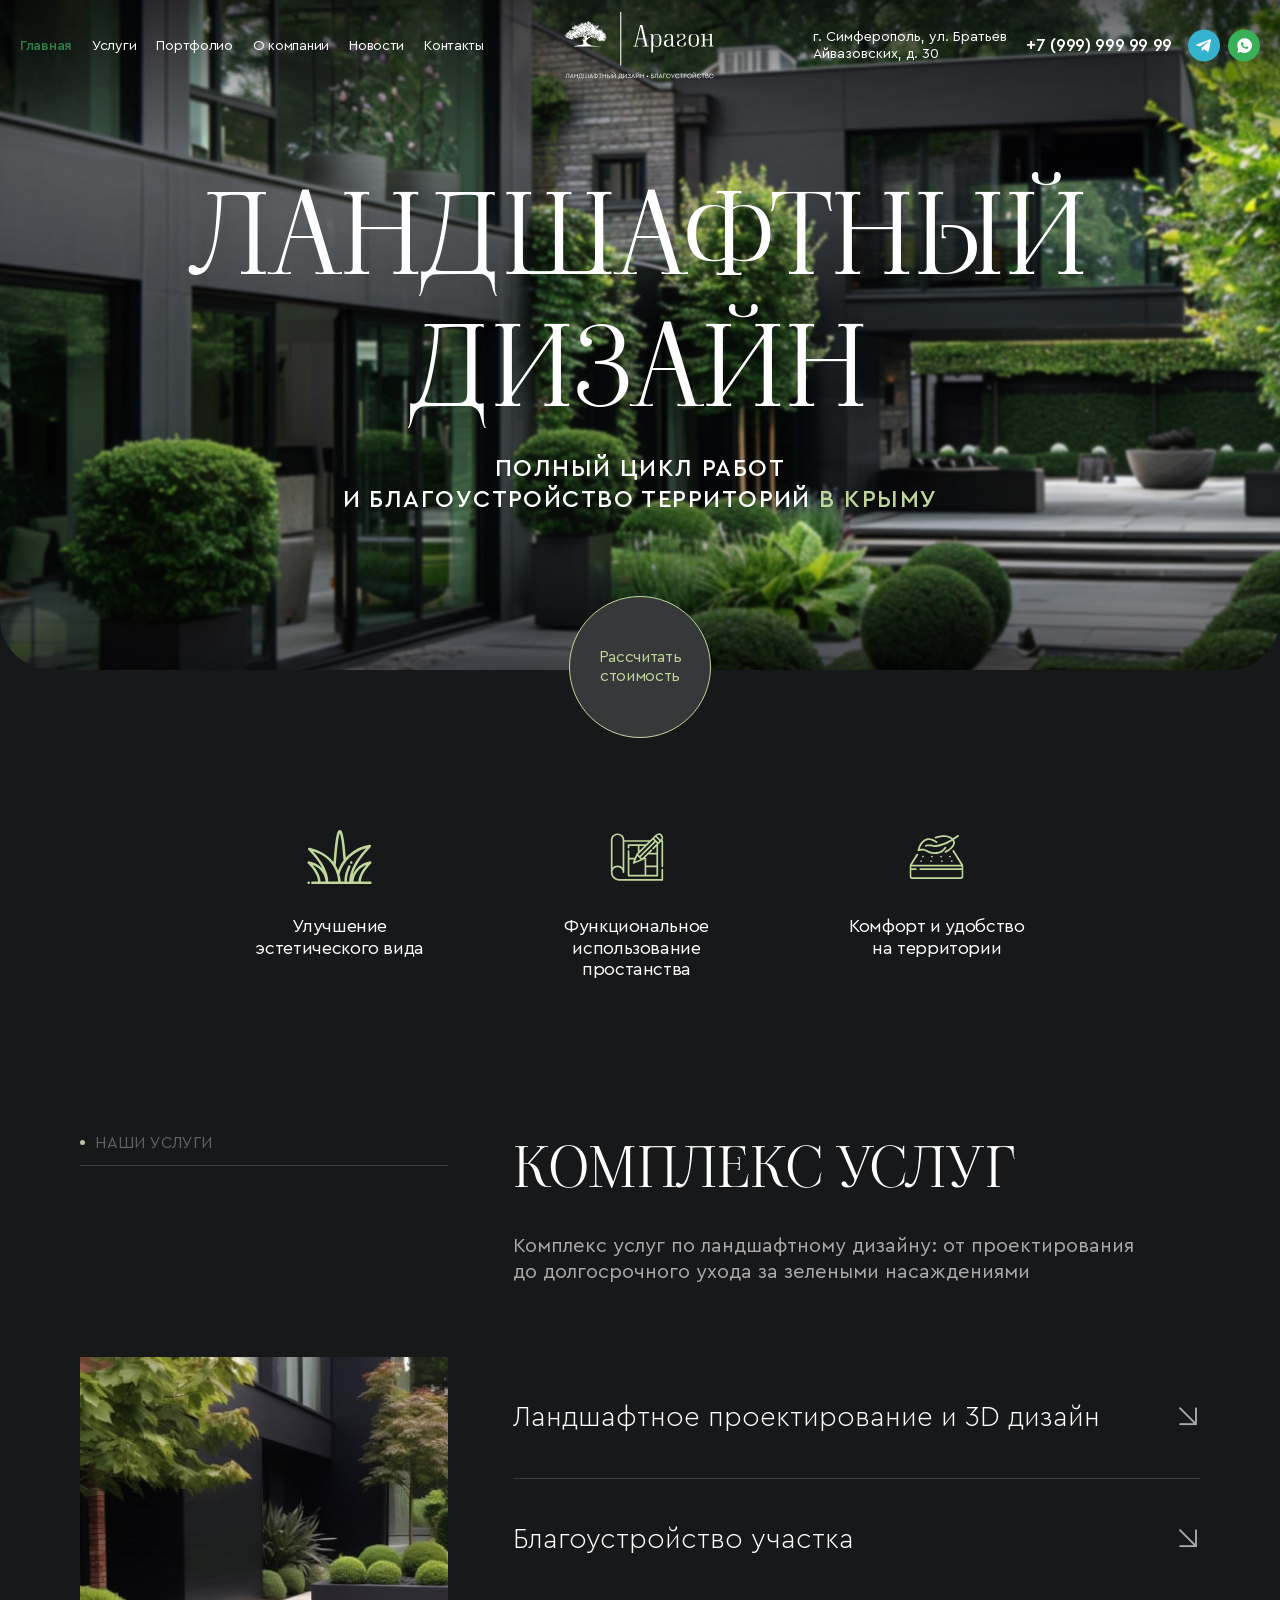
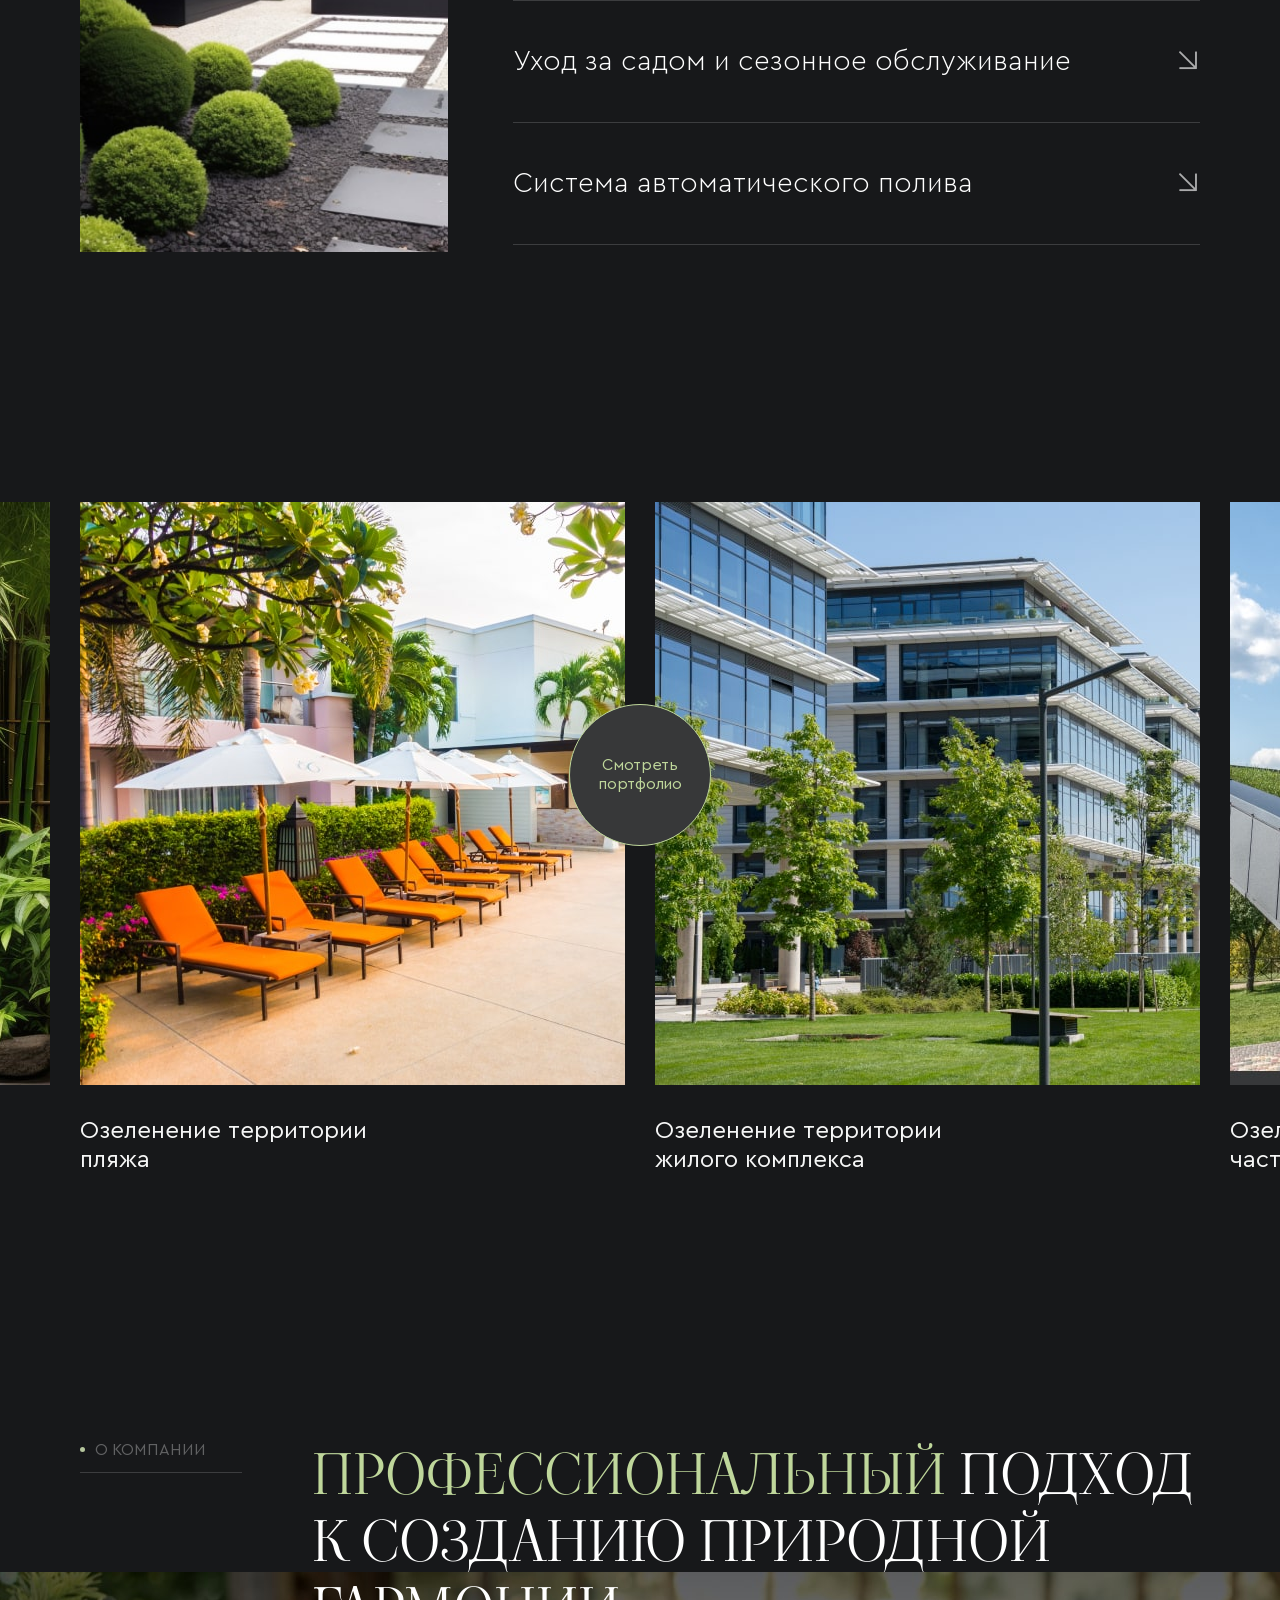
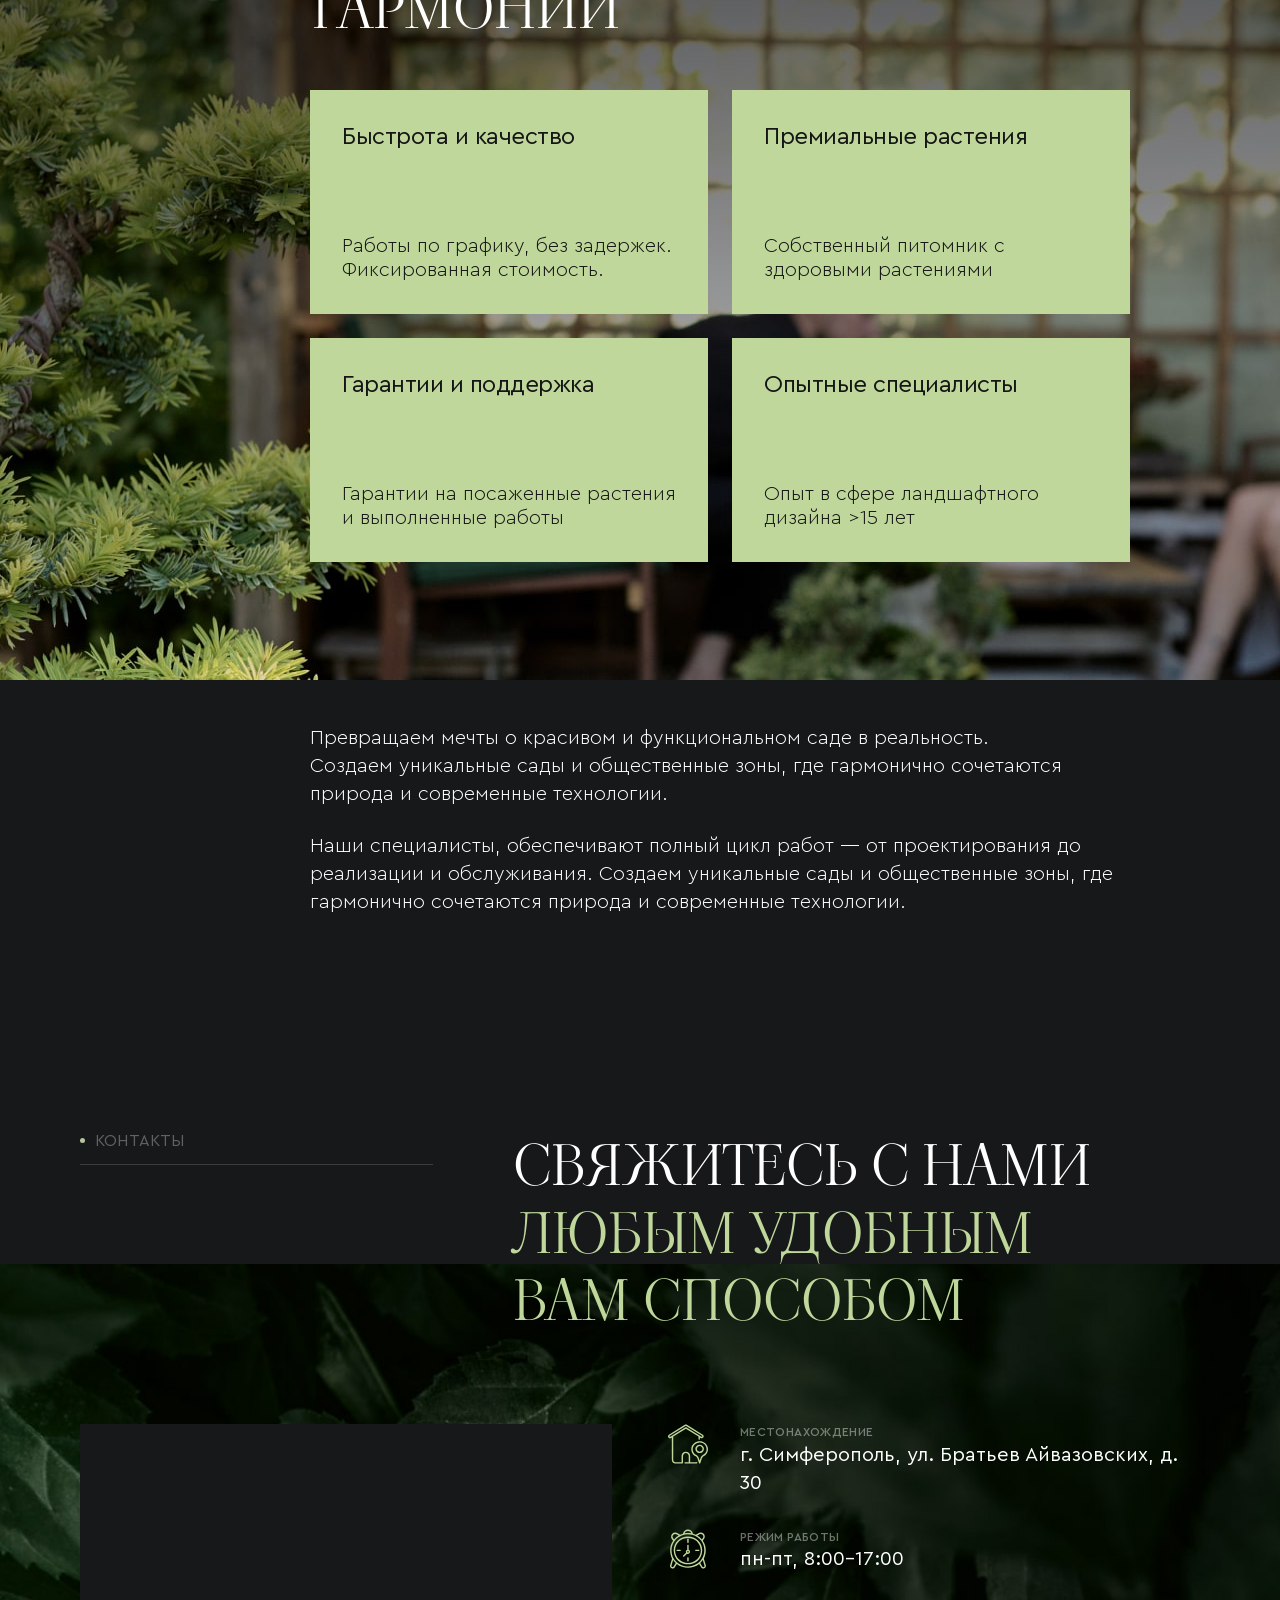
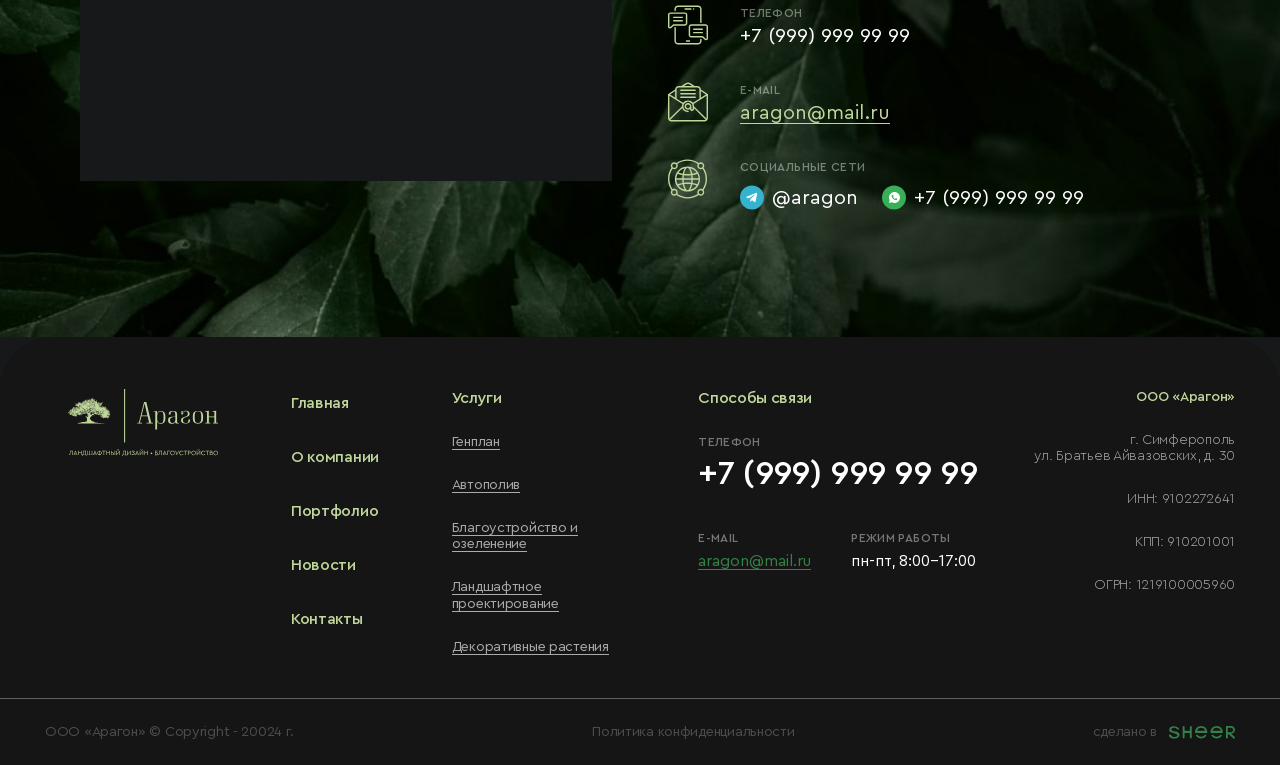
==== index.html @ 3c45d093 "Add files via upload" ====
<!DOCTYPE html>
<!--[if lt IE 7]><html lang="ru" class="lt-ie9 lt-ie8 lt-ie7"><![endif]-->
<!--[if IE 7]><html lang="ru" class="lt-ie9 lt-ie8"><![endif]-->
<!--[if IE 8]><html lang="ru" class="lt-ie9"><![endif]-->
<!--[if gt IE 8]><!-->
<html lang="ru">
<!--<![endif]-->
<head>
	<meta charset="utf-8" />
	<title>Заголовок</title>
	<meta http-equiv="X-UA-Compatible" content="IE=edge" />
	<meta name="viewport" content="width=device-width, initial-scale=1, maximum-scale=1">
	<meta name="format-detection" content="telephone=no" />
	<link rel="shortcut icon" href="favicon.png" />
	<link rel="stylesheet" href="libs/bootstrap/bootstrap-grid.css" />
	<link rel="stylesheet" href="libs/fontawesome-free-5.12.0-web/css/all.min.css" />
	<link rel="stylesheet" href="libs/fancybox-master/dist/jquery.fancybox.min.css" />
	<link rel="stylesheet" href="libs/slick-1.5.9/slick/slick.css" />
	<link rel="stylesheet" href="libs/slick-1.5.9/slick/slick-theme.css" />
	<link rel="stylesheet" href="css/fonts.css" />
	<link rel="stylesheet" href="css/main.css?ver=1.1" />
	<link rel="stylesheet" href="css/media.css?ver=1.1" />
</head>
<body>
 
	<div class="wrapper">

		<header class="header default">
			<div class="container-fluid">
				<div class="header__wrapper">
					<span class='sandwich'>
						<span class='sw-topper'></span>
						<span class='sw-bottom'></span>
						<span class='sw-footer'></span>
					</span>
					<ul class="menu">
						<li class="active"><a href="#">Главная</a></li>
						<li><a href="#">Услуги</a></li>
						<li><a href="#">Портфолио</a></li>
						<li><a href="#">О компании</a></li>
						<li><a href="#">Новости</a></li>
						<li><a href="#">Контакты</a></li>
					</ul>
					<a href="#" class="logo">
						<img src="img/logo.svg" alt="alt">
					</a>
					<div class="header__right">
						<div class="header__locataion">г. Симферополь, ул. Братьев Айвазовских, д. 30</div>
						<div class="line-contacts">
							<a href="tel:+79999999999" class="phone-main">+7 (999) 999 99 99</a>
							<ul class="socials-list">
								<li><a href="#" target="_blank"><img src="img/tg.svg" alt="alt"></a></li>
								<li><a href="#" target="_blank"><img src="img/wp.svg" alt="alt"></a></li>
							</ul>
						</div>
					</div>
					<a href="tel:+79999999999" class="phone-mobile"><i class="fas fa-phone-alt"></i></a>
				</div>
			</div>
			<div class="menu-mobile">
				<ul class="menu">
					<li class="active"><a href="#">Главная</a></li>
					<li><a href="#">Услуги</a></li>
					<li><a href="#">Портфолио</a></li>
					<li><a href="#">О компании</a></li>
					<li><a href="#">Новости</a></li>
					<li><a href="#">Контакты</a></li>
				</ul>
				<div class="header__locataion">г. Симферополь, ул. Братьев Айвазовских, д. 30</div>
				<div class="line-contacts">
					<a href="tel:+79999999999" class="phone-main">+7 (999) 999 99 99</a>
					<ul class="socials-list">
						<li><a href="#" target="_blank"><img src="img/tg.svg" alt="alt"></a></li>
						<li><a href="#" target="_blank"><img src="img/wp.svg" alt="alt"></a></li>
					</ul>
				</div>
			</div>
			<div class="menu-overlay"></div>
		</header>

		<section class="billbord">
			<div class="container">
				<h1 class="title-big">ландшафтный дизайн</h1>
				<div class="title-middle">Полный цикл работ <br>и благоустройство территорий <span>в Крыму</span></div>
			</div>
			<a href="#" class="btn-circle">Рассчитать стоимость</a>
		</section>

		<section class="advantages">
			<div class="container">
				<div class="advantages__wrap">
					<div class="item-advantage">
						<div class="item-advantage__icon">
							<img src="img/ic_avd1.svg" alt="alt">
						</div>
						<h3 class="item-advantage__title">Улучшение <br>эстетического вида</h3>
					</div>
					<div class="item-advantage">
						<div class="item-advantage__icon">
							<img src="img/ic_avd2.svg" alt="alt">
						</div>
						<h3 class="item-advantage__title">Функциональное использование простанства</h3>
					</div>
					<div class="item-advantage">
						<div class="item-advantage__icon">
							<img src="img/ic_avd3.svg" alt="alt">
						</div>
						<h3 class="item-advantage__title">Комфорт и удобство <br>на территории</h3>
					</div>
				</div>
			</div>
		</section>

		<section class="services">
			<div class="container">
				<div class="head-section">
					<div class="row">
						<div class="col-lg-4">
							<h1 class="title-section">Наши услуги</h1>
						</div>
						<div class="col-lg-8">
							<div class="head-section__content">
								<h2 class="title-main">Комплекс услуг</h2>
								<div class="descr-section">Комплекс услуг по ландшафтному дизайну: от проектирования до долгосрочного ухода за зелеными насаждениями</div>
							</div>
						</div>
					</div>
				</div>
				<div class="row">
					<div class="col-lg-4">
						<div class="services__image">
							<img src="img/services.jpg" alt="alt">
						</div>
					</div>
					<div class="col-lg-8">
						<div class="services__links">
							<a href="#" class="link-main">Ландшафтное проектирование и 3D дизайн <i class="fal fa-arrow-right"></i></a>
							<a href="#" class="link-main">Благоустройство участка <i class="fal fa-arrow-right"></i></a>
							<a href="#" class="link-main">Уход за садом и сезонное обслуживание <i class="fal fa-arrow-right"></i></a>
							<a href="#" class="link-main">Система автоматического полива  <i class="fal fa-arrow-right"></i></a>
						</div>
					</div>
				</div>
			</div>
		</section>

		<section class="portfolio">
			<div class="container">
				<div class="portfolio__wrapper">
					<div class="slider-portfolio">
						<div>
							<a href="#" class="item-portfolio">
								<span class="item-portfolio__image">
									<img src="img/portfolio1.jpg" alt="alt">
								</span>
								<span class="item-portfolio__title">Озеленение территории <br>пляжа</span>
							</a>
						</div>
						<div>
							<a href="#" class="item-portfolio">
								<span class="item-portfolio__image">
									<img src="img/portfolio2.jpg" alt="alt">
								</span>
								<span class="item-portfolio__title">Озеленение территории <br>жилого комплекса</span>
							</a>
						</div>
						<div>
							<a href="#" class="item-portfolio">
								<span class="item-portfolio__image">
									<img src="img/portfolio3.jpg" alt="alt">
								</span>
								<span class="item-portfolio__title">Озеленение кровли <br>частного объекта</span>
							</a>
						</div>
						<div>
							<a href="#" class="item-portfolio">
								<span class="item-portfolio__image">
									<img src="img/portfolio4.jpg" alt="alt">
								</span>
								<span class="item-portfolio__title">Живая изгородь <br>из бамбука на территории отеля</span>
							</a>
						</div>
						<div>
							<a href="#" class="item-portfolio">
								<span class="item-portfolio__image">
									<img src="img/portfolio1.jpg" alt="alt">
								</span>
								<span class="item-portfolio__title">Озеленение территории <br>пляжа</span>
							</a>
						</div>
						<div>
							<a href="#" class="item-portfolio">
								<span class="item-portfolio__image">
									<img src="img/portfolio2.jpg" alt="alt">
								</span>
								<span class="item-portfolio__title">Озеленение территории <br>жилого комплекса</span>
							</a>
						</div>
						<div>
							<a href="#" class="item-portfolio">
								<span class="item-portfolio__image">
									<img src="img/portfolio3.jpg" alt="alt">
								</span>
								<span class="item-portfolio__title">Озеленение кровли <br>частного объекта</span>
							</a>
						</div>
						<div>
							<a href="#" class="item-portfolio">
								<span class="item-portfolio__image">
									<img src="img/portfolio4.jpg" alt="alt">
								</span>
								<span class="item-portfolio__title">Живая изгородь <br>из бамбука на территории отеля</span>
							</a>
						</div>
					</div>
					<a href="#" class="btn-circle">Смотреть портфолио</a>
				</div>
			</div>
		</section>

		<section class="about">
			<div class="container">
				<div class="head-section">
					<div class="row">
						<div class="col-lg-2">
							<h1 class="title-section">О компании</h1>
						</div>
						<div class="col-lg-10">
							<div class="head-section__content">
								<h2 class="title-main"><span>профессиональный</span> подход к созданию природной гармонии</h2>
							</div>
						</div>
					</div>
				</div>
			</div>
			<div class="about__main">
				<div class="container">
					<div class="about__content">
						<div class="row row_main">
							<div class="col-6">
								<div class="item-about">
									<div class="title-middle">Быстрота и качество</div>
									<p>Работы по графику, без задержек. Фиксированная стоимость.</p>
								</div>
							</div>
							<div class="col-6">
								<div class="item-about">
									<div class="title-middle">Премиальные растения</div>
									<p>Собственный питомник с здоровыми растениями</p>
								</div>
							</div>
							<div class="col-6">
								<div class="item-about">
									<div class="title-middle">Гарантии и поддержка</div>
									<p>Гарантии на посаженные растения и выполненные работы</p>
								</div>
							</div>
							<div class="col-6">
								<div class="item-about">
									<div class="title-middle">Опытные специалисты</div>
									<p>Опыт в сфере ландшафтного дизайна >15 лет</p>
								</div>
							</div>
						</div>
					</div>
				</div>
			</div>
			<div class="container">
				<div class="about__content">
					<div class="about__text">
						<p>Превращаем мечты о красивом и функциональном саде в реальность. <br>Создаем уникальные сады и общественные зоны, где гармонично сочетаются  природа и современные технологии.</p>
						<p>Наши специалисты, обеспечивают полный цикл работ — от проектирования до реализации и обслуживания. Создаем уникальные сады и общественные зоны, где гармонично сочетаются природа и современные технологии.</p>
					</div>
				</div>
			</div>
		</section>

		<section class="contacts">
			<div class="container">
				<div class="head-section">
					<div class="row">
						<div class="col-lg-4">
							<h1 class="title-section">контакты</h1>
						</div>
						<div class="col-lg-8">
							<div class="head-section__content">
								<h2 class="title-main">Свяжитесь с нами <span>любым удобным вам способом</span></h2>
							</div>
						</div>
					</div>
				</div>
			</div>
			<div class="contacts__block">
				<div class="container">
					<div class="row row_contacts">
						<div class="col-lg-6">
							<div id="map"></div>
						</div>
						<div class="col-lg-6">
							<div class="item-contact">
								<div class="item-contact__icon">
									<img src="img/ic_cont1.svg" alt="alt">
								</div>
								<div class="item-contact__content">
									<div class="item-contact__title">местонахождение</div>
									<p>г. Симферополь, ул. Братьев Айвазовских, д. 30</p>
								</div>
							</div>
							<div class="item-contact">
								<div class="item-contact__icon">
									<img src="img/ic_cont2.svg" alt="alt">
								</div>
								<div class="item-contact__content">
									<div class="item-contact__title">Режим работы</div>
									<p>пн-пт, 8:00-17:00</p>
								</div>
							</div>
							<div class="item-contact">
								<div class="item-contact__icon">
									<img src="img/ic_cont3.svg" alt="alt">
								</div>
								<div class="item-contact__content">
									<div class="item-contact__title">телефон</div>
									<p><a href="tel:+79999999999">+7 (999) 999 99 99</a></p>
								</div>
							</div>
							<div class="item-contact">
								<div class="item-contact__icon">
									<img src="img/ic_cont4.svg" alt="alt">
								</div>
								<div class="item-contact__content">
									<div class="item-contact__title">e-mail</div>
									<p><a href="mailto:aragon@mail.ru" class="item-contact__link">aragon@mail.ru</a></p>
								</div>
							</div>
							<div class="item-contact">
								<div class="item-contact__icon">
									<img src="img/ic_cont5.svg" alt="alt">
								</div>
								<div class="item-contact__content">
									<div class="item-contact__title">социальные сети</div>
									<div class="item-contact__line">
										<a href="#" class="item-contact__social" target="_blank"><img src="img/tg.svg" alt="alt">@aragon</a>
										<a href="#" class="item-contact__social" target="_blank"><img src="img/wp.svg" alt="alt">+7 (999) 999 99 99</a>
									</div>
								</div>
							</div>
						</div>
					</div>
				</div>
			</div>
		</section>

		<footer class="footer">
			<div class="container-fluid">
				<div class="row">
					<div class="col-lg-2">
						<div class="footer__logo">
							<a href="#" class="logo">
								<img src="img/logo2.svg" alt="alt">
							</a>
						</div>
					</div>
					<div class="col-lg-2 col-6">
						<div class="col-menu">
							<ul class="footer__menu">
								<li><a href="#">Главная</a></li>
								<li><a href="#">О компании</a></li>
								<li><a href="#">Портфолио</a></li>
								<li><a href="#">Новости</a></li>
								<li><a href="#">Контакты</a></li>
							</ul>
						</div>
					</div>
					<div class="col-lg-2 col-6">
						<div class="col-nav">
							<div class="footer__title">Услуги</div>
							<ul class="footer__nav">
								<li><a href="#">Генплан</a></li>
								<li><a href="#">Автополив</a></li>
								<li><a href="#">Благоустройство и озеленение</a></li>
								<li><a href="#">Ландшафтное проектирование</a></li>
								<li><a href="#">Декоративные растения</a></li>
							</ul>
						</div>
					</div>
					<div class="col-lg-4 col-6">
						<div class="footer__feedback">
							<div class="footer__title">Способы связи</div>
							<div class="footer__subtitle">телефон</div>
							<a href="tel:+79999999999" class="phone-main">+7 (999) 999 99 99</a>
							<div class="row">
								<div class="col-lg-6">
									<div class="footer__subtitle">e-mail</div>
									<a href="mailto:aragon@mail.ru" class="footer__mail">aragon@mail.ru</a>
								</div>
								<div class="col-lg-6">
									<div class="footer__subtitle">Режим работы</div>
									<p>пн-пт, 8:00-17:00</p>
								</div>
							</div>
						</div>
					</div>
					<div class="col-lg-2 col-6">
						<div class="footer-contacts-wrap">
							<div class="footer__contacts">
								<div class="footer__title">ООО «Арагон»</div>
								<p>г. Симферополь <br>ул. Братьев Айвазовских, д. 30</p>
								<p>ИНН: 9102272641</p>
								<p>КПП: 910201001</p>
								<p>ОГРН: 1219100005960</p>
							</div>
						</div>
					</div>
				</div>
			</div>
			<div class="footer-bottom">
				<div class="container-fluid">
					<div class="footer-bottom__wrapper">
						<div class="copyright">ООО «Арагон» © Copyright - 20024 г.</div>
						<a href="#">Политика конфиденциальности</a>
						<div class="create">сделано в <a href="#"><img src="img/sheer.svg" alt="alt"></a></div>
					</div>
				</div>
			</div>
		</footer>
		
	</div>

	<!--[if lt IE 9]>
	<script src="libs/html5shiv/es5-shim.min.js"></script>
	<script src="libs/html5shiv/html5shiv.min.js"></script>
	<script src="libs/html5shiv/html5shiv-printshiv.min.js"></script>
	<script src="libs/respond/respond.min.js"></script>
	<![endif]-->
	<script src="libs/jquery/jquery-3.6.0.min.js"></script>
	<script src="libs/jquery-mousewheel/jquery.mousewheel.min.js"></script>
	<script src="libs/fancybox-master/dist/jquery.fancybox.min.js"></script>
	<script src="libs/slick-1.5.9/slick/slick.min.js"></script>
	<script src="libs/scroll2id/PageScroll2id.min.js"></script>
	<script src="libs/mask/jquery.maskedinput.js"></script>
	<script src="libs/jQueryFormStyler-master/jquery.formstyler.min.js"></script>
	<script src="js/common.js?ver=1.1"></script>
	<script src="https://api-maps.yandex.ru/2.1/?lang=ru_RU"></script>
	<script>
		$(document).ready(function () {
			ymaps.ready(init);
			function init() {
				var myMap = new ymaps.Map('map', {
					center: [44.985767, 34.139269],
					zoom: 14,
					controls: [],
				}, {
					searchControlProvider: 'yandex#search'
				});
				
				myPlacemark = new ymaps.Placemark([44.985767, 34.139269], {
				}, {
					iconLayout: 'default#image',
					iconImageHref: 'img/pin.svg',
					hideIconOnBalloonOpen: false,
					iconImageSize: [71, 71],
					iconImageOffset: [-35, -71],
					balloonOffset: [0, -71]
				});

				myMap.controls.remove('searchControl');
				myMap.behaviors.disable('scrollZoom');
				myMap.geoObjects.add(myPlacemark);
			}
		});
	</script>
	<!-- Yandex.Metrika counter --><!-- /Yandex.Metrika counter -->
	<!-- Google Analytics counter --><!-- /Google Analytics counter -->
</body>
</html>
---- css/fonts.css ----
@font-face {
	font-family: 'Cera Pro';
	src: url('../fonts/CeraPro-Regular.eot');
	src: url('../fonts/CeraPro-Regular.eot?#iefix') format('embedded-opentype'),
		url('../fonts/CeraPro-Regular.woff') format('woff'),
		url('../fonts/CeraPro-Regular.ttf') format('truetype');
	font-weight: normal;
	font-style: normal;
}
@font-face {
	font-family: 'Cera Pro';
	src: url('../fonts/CeraPro-Light.eot');
	src: url('../fonts/CeraPro-Light.eot?#iefix') format('embedded-opentype'),
		url('../fonts/CeraPro-Light.woff') format('woff'),
		url('../fonts/CeraPro-Light.ttf') format('truetype');
	font-weight: 300;
	font-style: normal;
}

@font-face {
	font-family: 'Cera Pro';
	src: url('../fonts/CeraPro-Medium.eot');
	src: url('../fonts/CeraPro-Medium.eot?#iefix') format('embedded-opentype'),
		url('../fonts/CeraPro-Medium.woff') format('woff'),
		url('../fonts/CeraPro-Medium.ttf') format('truetype');
	font-weight: 500;
	font-style: normal;
}
@font-face {
	font-family: 'Cera Pro';
	src: url('../fonts/CeraPro-Bold.eot');
	src: url('../fonts/CeraPro-Bold.eot?#iefix') format('embedded-opentype'),
		url('../fonts/CeraPro-Bold.woff') format('woff'),
		url('../fonts/CeraPro-Bold.ttf') format('truetype');
	font-weight: 700;
	font-style: normal;
}
@font-face {
	font-family: 'Cera Pro';
	src: url('../fonts/CeraPro-Black.eot');
	src: url('../fonts/CeraPro-Black.eot?#iefix') format('embedded-opentype'),
		url('../fonts/CeraPro-Black.woff') format('woff'),
		url('../fonts/CeraPro-Black.ttf') format('truetype');
	font-weight: 900;
	font-style: normal;
}
@font-face {
	font-family: "ViaodaLibre";
	src: url("../fonts/ViaodaLibreRegular.eot");
	src: url("../fonts/ViaodaLibreRegular.eot?#iefix")format("embedded-opentype"),
		url("../fonts/ViaodaLibreRegular.woff") format("woff"),
		url("../fonts/ViaodaLibreRegular.ttf") format("truetype");
	font-style: normal;
	font-weight: normal;
	font-display: swap;
}
---- css/main.css ----
*::-webkit-input-placeholder {
	color: #666;
	opacity: 1;
}
*:-moz-placeholder {
	color: #666;
	opacity: 1;
}
*::-moz-placeholder {
	color: #666;
	opacity: 1;
}
*:-ms-input-placeholder {
	color: #666;
	opacity: 1;
}

body input:focus:required:invalid,
body textarea:focus:required:invalid {
	
}
body input:required:valid,
body textarea:required:valid { 
	
}
body {
	font-family: 'Cera Pro';
	font-size: 20px;
	line-height: 140%;
	color: #fff;
	overflow-x: hidden;
	margin: 0;
	background-color: #17181A;
}
button {
	cursor: pointer;
}
button, input, optgroup, select, textarea {
	font-family: inherit;
}
input {
-webkit-appearance: none;
-moz-appearance: none;
appearance: none;
}
button,
textarea,
input.text,
input[type="text"],
input[type="button"],
input[type="submit"] {
  -webkit-appearance: none;
}
*:link, 
*:visited, 
*:hover, 
*:focus,
*:active {
	outline: 0;
	-webkit-tap-highlight-color: transparent;
}
a, button, input, img {
	transition: all 0.3s;
}
h1,h2,h3,h4,h5,h6 {
	padding: 0;
	margin: 0;
	font-weight: normal;
}
.wrapper {
	overflow: hidden;
}
a {
	text-decoration: none;
	outline: none;
}
* {
	outline: none !important;
}
ul {
	padding: 0;
	margin: 0;
}
ul li {
	list-style-type: none;
	outline: none;
}
img {
	outline: none;
	display: block;
}
p {
	padding: 0;
	margin: 0;
}
form {
	margin: 0;
}

.header {
	padding: 12px 0;
	position: fixed;
	top: 0;
	left: 0;
	width: 100%;
	transition: all 0.3s;
	z-index: 800;
}
.header.fixed {
	background-color: rgba(23, 24, 26, 0.8);
}
.header__wrapper {
	display: flex;
	align-items: center;
	justify-content: space-between;
}
.menu {
	gap: 34px;
	letter-spacing: -0.02em;
	display: flex;
	align-items: center;
}
.menu a {
	color: #fff;
}
.menu a:hover,
.menu .active a {
	color: #337e46;
}
.menu .active a {
	font-weight: 500;
}
.logo img {
	width: 225px;
	height: auto;
}
.header .logo {
	margin-left: -100px;
}
.header__locataion {
	font-size: 18px;
	max-width: 250px;
	line-height: 120%;
}
.line-contacts {
	gap: 16px;
	display: flex;
	align-items: center;
}
.phone-main {
	font-size: 24px;
	line-height: 120%;
	letter-spacing: -0.02em;
	color: #fff;
	font-weight: 500;
}
.phone-main:hover {
	color: #bfd79b;
}
.socials-list {
	gap: 8px;
	display: flex;
	align-items: center;
}
.socials-list img {
	width: 32px;
	height: auto;
}
.socials-list a:hover img {
	opacity: 0.7;
}
.container-fluid {
	padding: 0 52px;
	max-width: 1920px;
}
.header__right {
	gap: 32px;
	display: flex;
	align-items: center;
}

.billbord {
	min-height: 862px;
	padding-top: 264px;
	border-radius: 0 0 52px 52px;
	background-image: url(../img/billbord.jpg);
	background-repeat: no-repeat;
	background-position: center;
	background-size: cover;
	position: relative;
}
.title-big {
	font-size: 142px;
	margin-bottom: 27px;
	line-height: 120%;
	text-transform: uppercase;
	text-align: center;
	font-family: "ViaodaLibre";
}
.title-middle {
	font-size: 28px;
	line-height: 130%;
	letter-spacing: 0.06em;
	font-weight: 500;
	text-transform: uppercase;
}
.title-middle span {
	color: #bfd79b;
}
.billbord .title-middle {
	text-align: center;
}
.btn-circle {
	width: 142px;
	height: 142px;
	padding: 30px;
	bottom: -68px;
	font-size: 16px;
	line-height: 120%;
	left: 0;
	right: 0;
	margin: 0 auto;
	letter-spacing: -0.02em;
	text-align: center;
	color: #bfd79b;
	border-radius: 50%;
	display: flex;
	align-items: center;
	justify-content: center;
	border: 1.50px solid #bfd79b;
	background: #373839;
	display: flex;
	align-items: center;
	justify-content: center;
	text-align: center;
	position: absolute;
}
.btn-circle:hover {
	background: #454749;
}

.advantages {
	padding-top: 160px;
	padding-bottom: 153px;	
}
.advantages__wrap {
	gap: 96px;
	display: flex;
	align-items: flex-start;
	justify-content: center;
	flex-wrap: wrap;
}
.item-advantage {
	max-width: 233px;
	text-align: center;
}
.item-advantage__title {
	font-size: 18px;
	line-height: 120%;
	letter-spacing: -0.02em;
}
.item-advantage__icon {
	height: 54px;
	margin-bottom: 32px;
	display: flex;
	align-items: center;
	justify-content: center;
}
.item-advantage__icon img {
	max-width: 100%;
	max-height: 100%;
}

.services {
	padding-bottom: 250px;
}
.title-section {
	font-size: 16px;
	padding-bottom: 12px;
	padding-left: 15px;
	border-bottom: 1px solid rgba(255, 255, 255, 0.16);
	line-height: 120%;
	text-transform: uppercase;
	color: rgba(255, 255, 255, 0.32);
	position: relative;
}
.title-section::before {
	position: absolute;
	display: block;
	content: " ";
	top: 6px;
	left: 0;
	width: 5px;
	height: 5px;
	border-radius: 50%;
	background: #b5c59d;
}
.title-main {
	font-size: 56px;
	line-height: 120%;
	text-transform: uppercase;
	font-family: "ViaodaLibre";
}
.title-main span {
	color: #bfd79b;
}
.descr-section {
	margin-top: 32px;
	line-height: 130%;
	color: rgba(255, 255, 255, 0.64);
}
.services .descr-section {
	max-width: 630px;
}
.row.row_page > div {
	padding: 0 43px;
}
.row.row_page {
	margin: 0 -43px;
}
.services__image img {
	width: 100%;
	height: auto;
}
.services .head-section {
	margin-bottom: 72px;
}
.link-main {
	height: 122px;
	font-size: 28px;
	line-height: 120%;
	font-weight: 300;
	border-bottom: 1px solid rgba(255, 255, 255, 0.16);
	color: #fff;
	display: flex;
	align-items: center;
	justify-content: space-between;
	transition: all 0.3s;
}
.link-main i {
	transform: rotate(45deg);
	color: rgba(255, 255, 255, 0.64);
	transition: all 0.3s;
}
.link-main:hover {
	color: #50b02b;
	-webkit-text-stroke: 1px #50b02b;
}
.link-main:hover i {
	color: #50b02b;
	-webkit-text-stroke: initial;
}
.services .title-section,
.services__image {
	margin-right: -15px;
}
.services__links,
.head-section__content {
	padding-left: 50px;
}

.portfolio {
	padding-bottom: 266px;
}
.slider-portfolio .slick-track {
	display: flex !important;
}
.slider-portfolio .slick-slide {
	padding: 0 15px;
	height: inherit !important;
}
.slider-portfolio .slick-list {
	margin: 0 -15px;
}
.slider-portfolio:not(.slick-initialized) > *:not(:first-child) {
	display: none;
}
.slider-portfolio .slick-list {
	overflow: visible;
}
.item-portfolio {
	display: block;
}
.item-portfolio__image {
	height: 583px;
	margin-bottom: 32px;
	width: 100%;
	display: block;
}
.item-portfolio__image img {
	width: 100%;
    height: 100%;
    object-fit: cover;
    font-family: 'object-fit: cover;';
}
.item-portfolio__title {
	font-size: 24px;
	line-height: 120%;
	color: rgba(255, 255, 255, 0.96);
	display: block;
}
.portfolio__wrapper {
	position: relative;
}
.portfolio .btn-circle {
	top: 202px;
	bottom: auto;
	margin: auto;
	z-index: 2;
}

.about {
	padding-bottom: 216px;
}
.about .head-section__content {
	padding-left: 40px;
}
.about .head-section {
	margin-bottom: -70px;
}
.about__main {
	padding: 118px 0;
	background-image: url(../img/bg_about.jpg);
	background-repeat: no-repeat;
	background-position: center;
	background-size: cover;
}
.item-about {
	min-height: 224px;
	padding: 32px;
	height: 100%;
	line-height: 120%;
	font-weight: 300;
	color: #151515;
	background: #bfd79b;
	display: flex;
	flex-direction: column;
	align-items: flex-start;
}
.item-about .title-middle {
	margin-bottom: auto;
	text-transform: none;
	letter-spacing: -0.02em;
	font-weight: 400;
}
.row.row_main > div {
	padding: 0 12px;
	margin-bottom: 24px;
}
.row.row_main {
	margin: 0 -12px;
	margin-bottom: -24px;
}
.about__content {
	max-width: 820px;
	left: 80px;
	margin: 0 auto;
	position: relative;
}
.about__text {
	padding-top: 44px;
	font-weight: 300;
}
.about__text p {
	margin-bottom: 24px;
}
.about__text p:last-child {
	margin-bottom: 0;
}

.contacts__block {
	padding-top: 160px;
	padding-bottom: 93px;
	background-image: url(../img/bg_contacts.jpg);
	background-repeat: no-repeat;
	background-position: center;
	background-size: cover;
}
.contacts .head-section {
	margin-bottom: -70px;
}
.contacts .title-main {
	max-width: 600px;
}
#map {
	height: 357px;
	width: 100%;
	background: #17181a;
}
.item-contact {
	margin-bottom: 32px;
	gap: 32px;
	display: flex;
	align-items: flex-start;
}
.item-contact__icon {
	width: 40px;
	height: 40px;
	display: flex;
	align-items: center;
	justify-content: center;
	flex: none;
}
.item-contact__icon img {
	max-width: 100%;
	max-height: 100%;
}
.item-contact__title {
	font-size: 12px;
	line-height: 140%;
	letter-spacing: 0.03em;
	text-transform: uppercase;
	color: rgba(255, 255, 255, 0.42);
	font-weight: 500;
}
.item-contact__line {
	margin-top: 8px;
	gap: 24px;
	display: flex;
	align-items: center;
	flex-wrap: wrap;
}
.item-contact__social {
	gap: 8px;
	display: flex;
	align-items: center;
}
.item-contact__social img {
	width: 24px;
}
.item-contact a {
	color: #fff;
}
a.item-contact__link {
	color: #bfd79b;
	border-bottom: 1px #bfd79b solid;
}
a.item-contact__link:hover {
	border-color: transparent;
}
.row.row_contacts > div {
	padding: 0 28px;
}
.row.row_contacts {
	margin: 0 -28px;
}
[class*="ymaps-2"][class*="-ground-pane"] {
    -webkit-filter: grayscale(100%) brightness(75%) contrast(200%) hue-rotate(200deg) invert(90%);
    filter: grayscale(100%) brightness(75%) contrast(200%) hue-rotate(200deg) invert(90%);
    -moz-filter: grayscale(100%) brightness(75%) contrast(200%) hue-rotate(200deg) invert(90%);
    -ms-filter: grayscale(100%) brightness(75%) contrast(200%) hue-rotate(200deg) invert(90%);
    -o-filter: grayscale(100%) brightness(75%) contrast(200%) hue-rotate(200deg) invert(90%);
}
.ymaps-2-1-79-copyrights-pane {
	display: none;
}

.footer {
	padding-top: 52px;
	border-radius: 52px 52px 0 0;
	background: #151515;
}
.footer__title {
	margin-bottom: 32px;
	line-height: 120%;
	letter-spacing: -0.02em;
	color: #bfd79b;
	font-weight: 500;
}
.footer__title,
.footer__contacts p,
.footer__menu li,
.footer__nav li {
	margin-bottom: 32px;
}
.footer__menu,
.footer__nav {
	letter-spacing: -0.02em;
}
.footer__contacts p:last-child,
.footer__menu li:last-child,
.footer__nav li:last-child {
	margin-bottom: 0;
}
.footer__nav li a {
	color: rgba(255, 255, 255, 0.64);
	border-bottom: 1px rgba(255, 255, 255, 0.64) solid;
}
.footer__nav li a:hover {
	border-color: #fff;
	color: #fff;
}
.footer__nav {
	font-size: 18px;
	line-height: 120%;
}
.footer__menu a {
	color: #bfd79b;
	font-weight: 500;
}
.footer__menu a:hover {
	color: #fff;
}
.footer-contacts-wrap {
	display: flex;
	justify-content: flex-end;
}
.footer__contacts {
	font-size: 18px;
	margin-right: 20px;
	width: 252px;
	line-height: 120%;
	flex: none;
	letter-spacing: -0.02em;
	text-align: right;
	color: rgba(255, 255, 255, 0.64);
	font-weight: 300;
}
.footer__subtitle {
	font-size: 12px;
	line-height: 140%;
	letter-spacing: 0.03em;
	text-transform: uppercase;
	color: rgba(255, 255, 255, 0.42);
	font-weight: 500;
}
.footer .phone-main {
	font-size: 42px;
	line-height: 140%;
}
.footer__mail {
	color: #338147;
	border-bottom: 1px #338147 solid;
}
.footer__feedback {
	max-width: 352px;
	margin: 0 auto;
}
.footer__feedback .row > div {
	margin-top: 32px;
}
.footer .container-fluid {
	padding: 0 104px;
}
.footer-bottom {
	padding: 32px 0;
	margin-top: 52px;
	font-size: 18px;
	line-height: 120%;
	letter-spacing: -0.02em;
	color: rgba(255, 255, 255, 0.24);
	border-top: 1px solid rgba(255, 255, 255, 0.32);
}
.footer-bottom__wrapper {
	display: flex;
	align-items: center;
	justify-content: space-between;
}
.footer-bottom a {
	color: rgba(255, 255, 255, 0.24);
}
.create {
	gap: 12px;
	display: flex;
	align-items: center;
}
.footer__logo {
	display: flex;
	align-items: center;
	justify-content: flex-end;
}
.col-menu {
	display: flex;
	justify-content: center;
}
.col-nav {
	margin-left: 20px;
}
/*Style Sandwich*/
.sandwich span {
	display: block;
}
.sandwich {
	width: 43px;
	height: 43px;
	padding-top: 9px;
	display: -webkit-flex;
	display: -moz-flex;
	display: -ms-flex;
	display: -o-flex;
	display: flex;
	border-radius: 50%;
	flex-direction: column;
	align-items: center;
	flex: none;
	cursor: pointer;
	display: none;
	border: 1.5px solid #fff;
	position: relative;
	z-index: 1;
}
.sandwich::before {
	position: absolute;
	display: block;
	content: " ";
	top: 0;
	left: 0;
	width: 100%;
	height: 100%;
	border-radius: 50%;
	z-index: -1;
	background: linear-gradient(88.14deg, #00559F 2.82%, #06A9F0 99.21%), #F1FAFF;
	opacity: 0;
	transition: all 0.3s;
}
.sw-topper {
	position: relative;
	top: 5px;
	width: 20px;
	height: 2px;
	border-radius: 4px;
	display: block;
	margin: 0;
	background-color: #fff;
	border: medium none;
	transition: transform 0.5s, top 0.2s;
}
.sw-bottom {
	position: relative;
	top: 9px;
	width: 20px;
	height: 2px;
	border-radius: 4px;
	display: block;
	margin: 0;
	background-color: #fff;
	border: medium none;
	transition: transform 0.5s, top 0.2s;
}
.sw-footer {
	position: relative;
	top: 13px;
	width: 20px;
	height: 2px;
	border-radius: 4px;
	display: block;
	margin: 0;
	background-color: #fff;
	border: medium none;
	transition: transform 0.5s, top 0.2s;
}
.sandwich.active .sw-topper {
	top: 11px;
	transform: rotate(45deg);
}
.sandwich.active .sw-bottom {
	opacity: 0;
}
.sandwich.active .sw-footer {
	top: 7px;
	transform: rotate(-45deg); 
}
---- css/media.css ----
/*==========  Desktop First Method  ==========*/
@media only screen and (max-width : 1800px) {
    .menu {
        gap: 33px;
    }
    .logo img {
        width: 200px;
    }
    .header__locataion {
        font-size: 16px;
        max-width: 235px;
    }
    .header__right {
        gap: 22px;
    }
    .container-fluid {
        padding: 0 38px;
    }
    .phone-main {
        font-size: 22px;
    }
    .header {
        font-size: 18px;
    }
    .billbord { 
        padding-top: 170px;
        min-height: 670px;
    }
    .title-big {
        font-size: 110px;
        margin-bottom: 20px;
    }
    .title-middle {
        font-size: 24px;
    }
    .footer .container-fluid {
        padding: 0 65px;
    }
    .footer__nav {
        font-size: 16px;
    }
    .footer {
        font-size: 18px;
    }
    .col-nav {
        margin-left: 0;
        margin-right: -15px;
    }
    .footer .phone-main {
        font-size: 37px;
    }
    .footer__feedback {
        max-width: 330px;
    }
    .footer__title, .footer__contacts p, .footer__menu li, .footer__nav li {
        margin-bottom: 29px;
    }
    .footer__contacts {
        font-size: 16px;
        margin-right: 0;
        width: 240px;
    }
    .footer-bottom {
        padding: 28px 0;
        margin-top: 47px;
        font-size: 16px;
    }
}

@media only screen and (max-width : 1600px) {
    .menu {
        gap: 25px;
    }
    .logo img {
        width: 170px;
    }
    .header__locataion {
        font-size: 15px;
        max-width: 225px;
    }
    .header__right {
        gap: 17px;
    }
    .container-fluid {
        padding: 0 30px;
    }
    .phone-main {
        font-size: 20px;
    }
    .header {
        font-size: 16px;
    }
    .footer .container-fluid {
        padding: 0 45px;
    }
    .footer__nav {
        font-size: 14px;
    }
    .footer {
        font-size: 16px;
    }
    .col-nav {
        margin-left: 0;
        margin-right: -15px;
    }
    .footer .phone-main {
        font-size: 34px;
    }
    .footer__feedback {
        max-width: 290px;
    }
    .footer__title, .footer__contacts p, .footer__menu li, .footer__nav li {
        margin-bottom: 26px;
    }
    .footer__feedback .row > div {
        padding: 0 8px;
    }
    .footer__feedback .row {
        margin: 0 -8px;
    }
    .footer__contacts {
        font-size: 14px;
        margin-right: 0;
        width: 210px;
    }
    .footer-bottom {
        padding: 25px 0;
        margin-top: 42px;
        font-size: 14px;
    }
    .header .logo {
        margin-left: -50px;
    }
}

@media only screen and (max-width : 1400px) {
    .menu {
        gap: 20px;
    }
    .logo img {
        width: 150px;
    }
    .header__locataion {
        font-size: 14px;
        max-width: 200px;
    }
    .header__right {
        gap: 13px;
    }
    .container-fluid {
        padding: 0 20px;
    }
    .phone-main {
        font-size: 18px;
    }
    .header {
        font-size: 14px;
    }
    .header .logo {
        margin-left: -20px;
    }
}
/* Large Devices, Wide Screens */
@media only screen and (max-width : 1200px) {
    .menu {
        gap: 10px;
    }
    .logo img {
        width: 120px;
    }
    .header__locataion {
        font-size: 13px;
        max-width: 180px;
    }
    .header__right {
        gap: 10px;
    }
    .container-fluid {
        padding: 0 15px;
    }
    .phone-main {
        font-size: 16px;
    }
    .header {
        font-size: 13px;
    }
    .footer .container-fluid {
        padding: 0 25px;
    }
    .footer .phone-main {
        font-size: 28px;
    }
    .footer__subtitle {
        font-size: 10px;
    }
    .footer {
        font-size: 14px;
    }
    .footer__feedback {
        max-width: 250px;
    }
    .footer__contacts {
        font-size: 13px;
        width: 188px;
    }
    .footer-bottom {
        padding: 22px 0;
        margin-top: 37px;
        font-size: 13px;
    }
    .title-big {
        font-size: 75px;
    }
    .billbord {
        padding-top: 140px;
        min-height: 575px;
    }
    .title-middle {
        font-size: 20px;
    }
    .advantages__wrap {
        gap: 70px;
    }
    body {
        font-size: 16px;
    }
    .title-main {
        font-size: 48px;
    }
    .link-main {
        height: 97px;
        font-size: 24px;
    }
    .about,
    .portfolio,
    .services {
        padding-bottom: 180px;
    }
    .about .head-section {
        margin-bottom: -55px;
    }
    .about__content {
        left: 0;
    }
    .row.row_contacts > div {
        padding: 0 15px;
    }
    .row.row_contacts {
        margin: 0 -15px;
    }
    .header .logo {
        margin-left: 0;
    }
}


/* Medium Devices, Desktops */
@media only screen and (max-width : 992px) {
    .header__wrapper .header__right,
    .header__wrapper .menu {
        display: none;
    }
    .title-big {
        font-size: 38px;
    }
    .title-middle {
        font-size: 16px;
    }
    .billbord .title-middle {
        max-width: 314px;
        margin: 0 auto;
    }
    .billbord {
        padding-top: 205px;
        border-radius: 0 0 30px 30px;
    }
    .advantages__wrap {
        gap: 30px;
    }
    .item-advantage__icon {
        margin-bottom: 22px;
    }
    .item-advantage__title {
        font-size: 16px;
    }
    .item-advantage {
        max-width: 208px;
    }
    .advantages {
        padding-top: 105px;
        padding-bottom: 70px;
    }
    .services .title-section, .services__image {
        margin-right: 0;
    }
    .title-section {
        margin-bottom: 20px;
    }
    .services__links, .head-section__content {
        padding-left: 0;
    }
    .title-main {
        font-size: 36px;
    }
    .descr-section {
        margin-top: 22px;
    }
    .services .head-section {
        margin-bottom: 40px;
    }
    .services__image {
        margin-bottom: 20px;
    }
    .link-main {
        height: 85px;
        font-size: 20px;
        gap: 20px;
    }
    .about, .portfolio, .services {
        padding-bottom: 65px;
    }
    .slider-portfolio .slick-slide {
        padding: 0 3px;
    }
    .slider-portfolio .slick-list {
        margin: 0 -4px;
    }
    .item-portfolio__title {
        font-size: 14px;
    }
    .item-portfolio__image {
        height: 225px;
        margin-bottom: 18px;
    }
    .portfolio .btn-circle {
        bottom: 0;
        top: 0;
        margin-top: 30px;
        position: relative;
    }
    .about .head-section__content {
        padding-left: 0;
    }
    .about .title-main {
        font-size: 26px;
    }
    .about .head-section {
        margin-bottom: -28px;
    }
    .about__main {
        padding: 45px 0;
    }
    .item-about {
        font-size: 13px;
        min-height: 100%;
        padding: 10px;
    }
    .item-about .title-middle {
        margin-bottom: 12px;
    }
    .about__main .row.row_main > div {
        padding: 0 4px;
        margin-bottom: 8px;
    }
    .about__main .row.row_main {
        margin: 0 -4px;
        margin-bottom: -8px;
    }
    .contacts .title-main {
        font-size: 28px;
    }
    .contacts .head-section {
        margin-bottom: -32px;
    }
    .contacts__block {
        padding-top: 80px;
        padding-bottom: 25px;
    }
    .item-contact {
        margin-bottom: 24px;
        gap: 20px;
    }
    #map {
        height: 300px;
        margin-bottom: 20px;
    }
    .item-contact__line {
        margin-top: 5px;
        gap: 14px;
    }
    .item-contact__social {
        gap: 4px;
    }
    .footer__logo {
        display: block;
    }
    .footer .logo img {
        width: 200px;
    }
    .footer {
        padding-top: 40px;
    }
    .col-menu {
        display: block;
    }
    .footer .row {
        margin: 0 -6px;
    }
    .footer .row > div {
        padding: 0 6px;
        margin-bottom: 25px;
    }
    .footer .row {
        margin-bottom: -25px;
    }
    .footer__contacts {
        width: auto;
    }
    .footer__title, .footer__contacts p, .footer__menu li, .footer__nav li {
        margin-bottom: 17px;
    }
    .footer .phone-main {
        font-size: 16px;
    }
    .footer-contacts-wrap {
        display: block;
    }
    .footer__feedback .row > div {
        margin-top: 20px;
        margin-bottom: 0;
    }
    .col-nav {
        margin-left: 0;
        margin-right: 0;
        text-align: right;
    }
    .footer-bottom__wrapper {
        gap: 15px;
        flex-wrap: wrap;
        justify-content: center;
    }
    .footer-bottom {
        font-size: 14px;
        margin-top: 35px;
    }
    .sandwich {
        display: flex;
    }
    .phone-mobile {
        width: 43px;
        height: 43px;
        font-size: 16px;
        color: #fff;
        flex: none;
        border-radius: 50%;
        display: flex;
        align-items: center;
        justify-content: center;
        border: 1.5px solid #fff;
    }
    .menu-mobile {
        width: 100%;
        top: 100%;
        left: 0;
        max-height: 100vh;
        padding: 15px 15px;
        padding-bottom: 110px;
        color: #fff;
        display: none;
        overflow: auto;
        background: #17181A;
        position: absolute;
      }
      .menu {
        margin-bottom: 15px;
        display: block;
      }
      .menu a {
        margin: 0;
        padding: 12px 0;
        font-size: 15px;
        display: flex;
        align-items: center;
        justify-content: space-between;
        position: relative;
        border-radius: 0;
        text-align: left;
        text-transform: uppercase;
        border-radius: 0;
    }
    .header__locataion {
        font-size: 14px;
        margin-bottom: 20px;
        max-width: initial;
    }
    .menu-overlay {
        top: 126px;
        left: 0;
        right: 0;
        bottom: 0;
        background-color: rgba(0, 0, 0, 0.7);
        position: fixed;
        z-index: -1;
        display: none;
    }
    .no-scroll {
        overflow: hidden;
    }
    .header.header_menu {
        background: #17181A;
    }
    .footer__logo {
        display: flex;
        align-items: center;
        justify-content: center;
    }
    .footer__logo .logo img {
        width: 170px;
    }
    .footer .container-fluid {
        padding: 0 15px;
    }
}

/* Small Devices, Tablets */
@media only screen and (max-width : 768px) {

}

/* Extra Small Devices, Phones */
@media only screen and (max-width : 480px) {

}

/* Custom, iPhone Retina */
@media only screen and (max-width : 320px) {

}


/*==========  Mobile First Method  ==========*/

/* Custom, iPhone Retina */
@media only screen and (min-width : 320px) {

}

/* Extra Small Devices, Phones */
@media only screen and (min-width : 480px) {

}

/* Small Devices, Tablets */
@media only screen and (min-width : 768px) {

}

/* Medium Devices, Desktops */
@media only screen and (min-width : 992px) {
    .menu-overlay,
    .menu-mobile,
    .phone-mobile {
        display: none !important;
    }
}

 /* Large Devices, Wide Screens */
@media only screen and (min-width : 1200px) {
	.container {
        max-width: 1150px;
    }
}
@media (min-width: 1600px) {

}
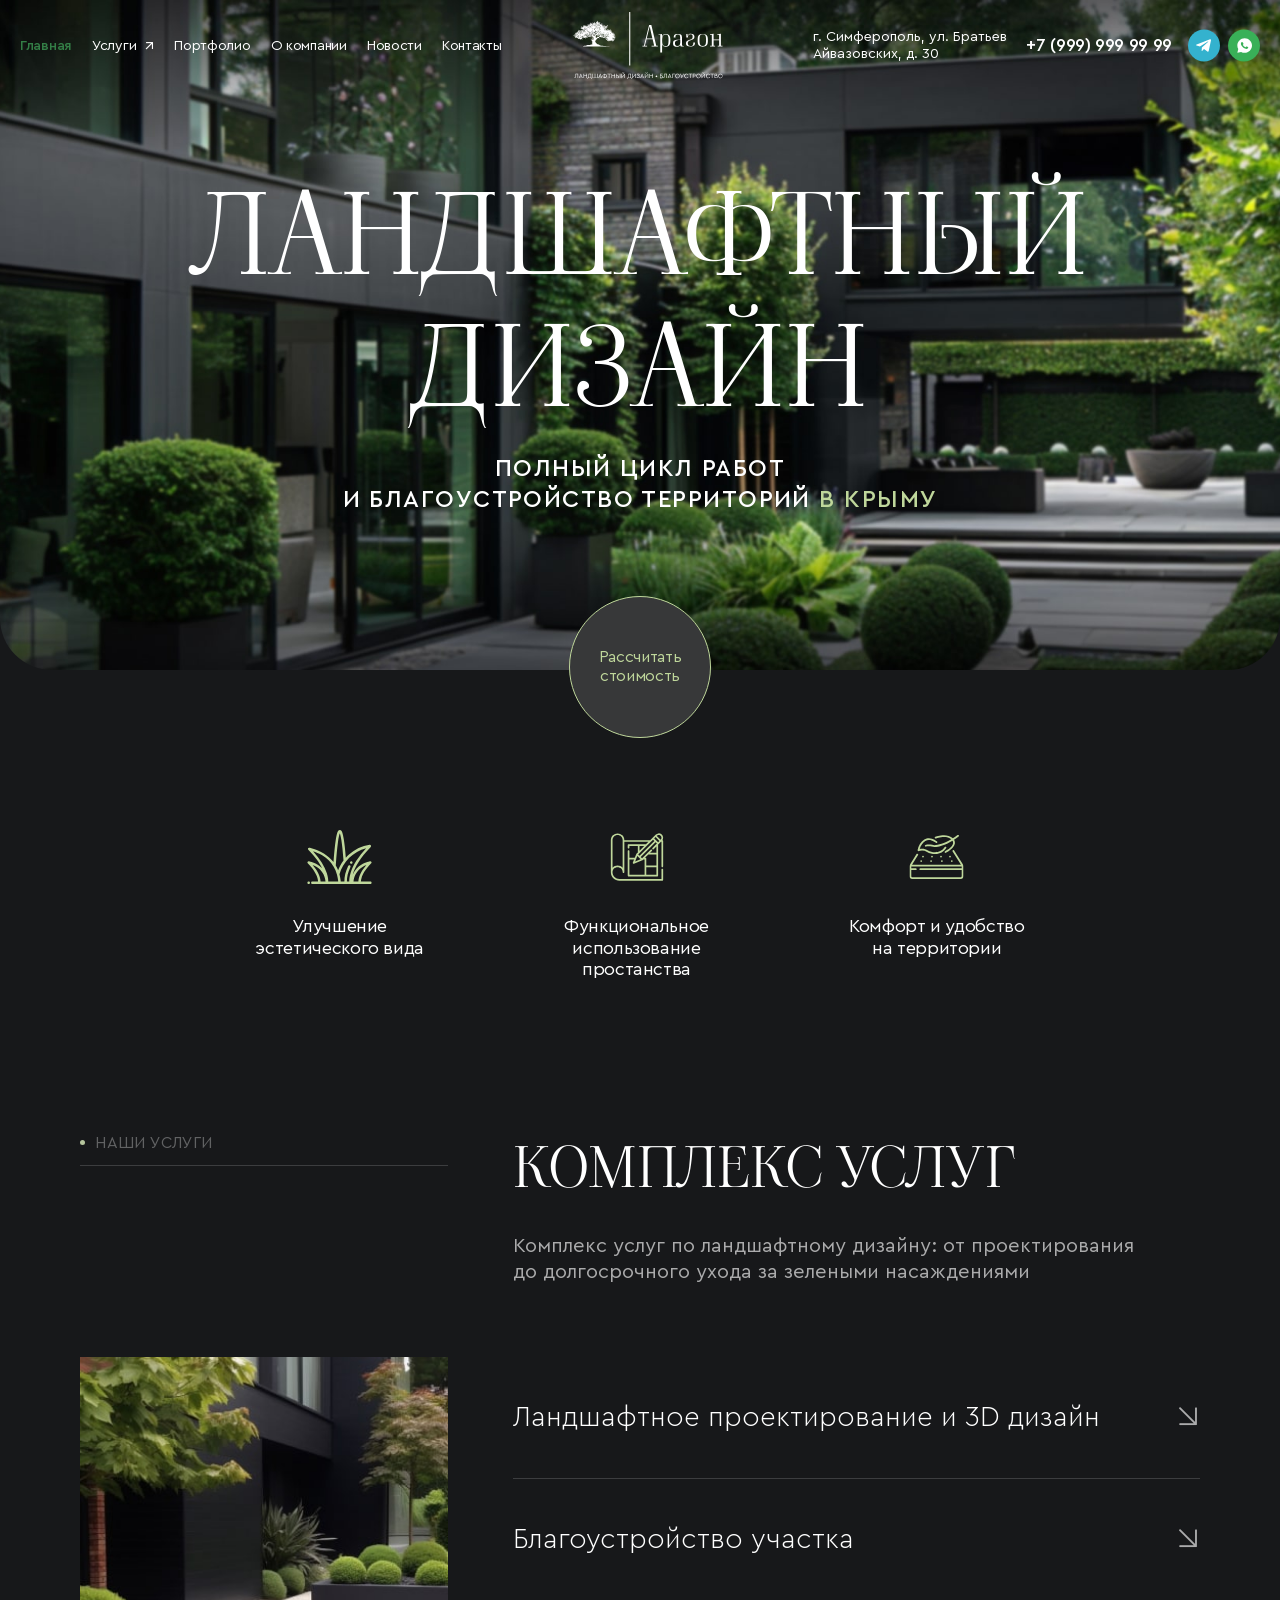
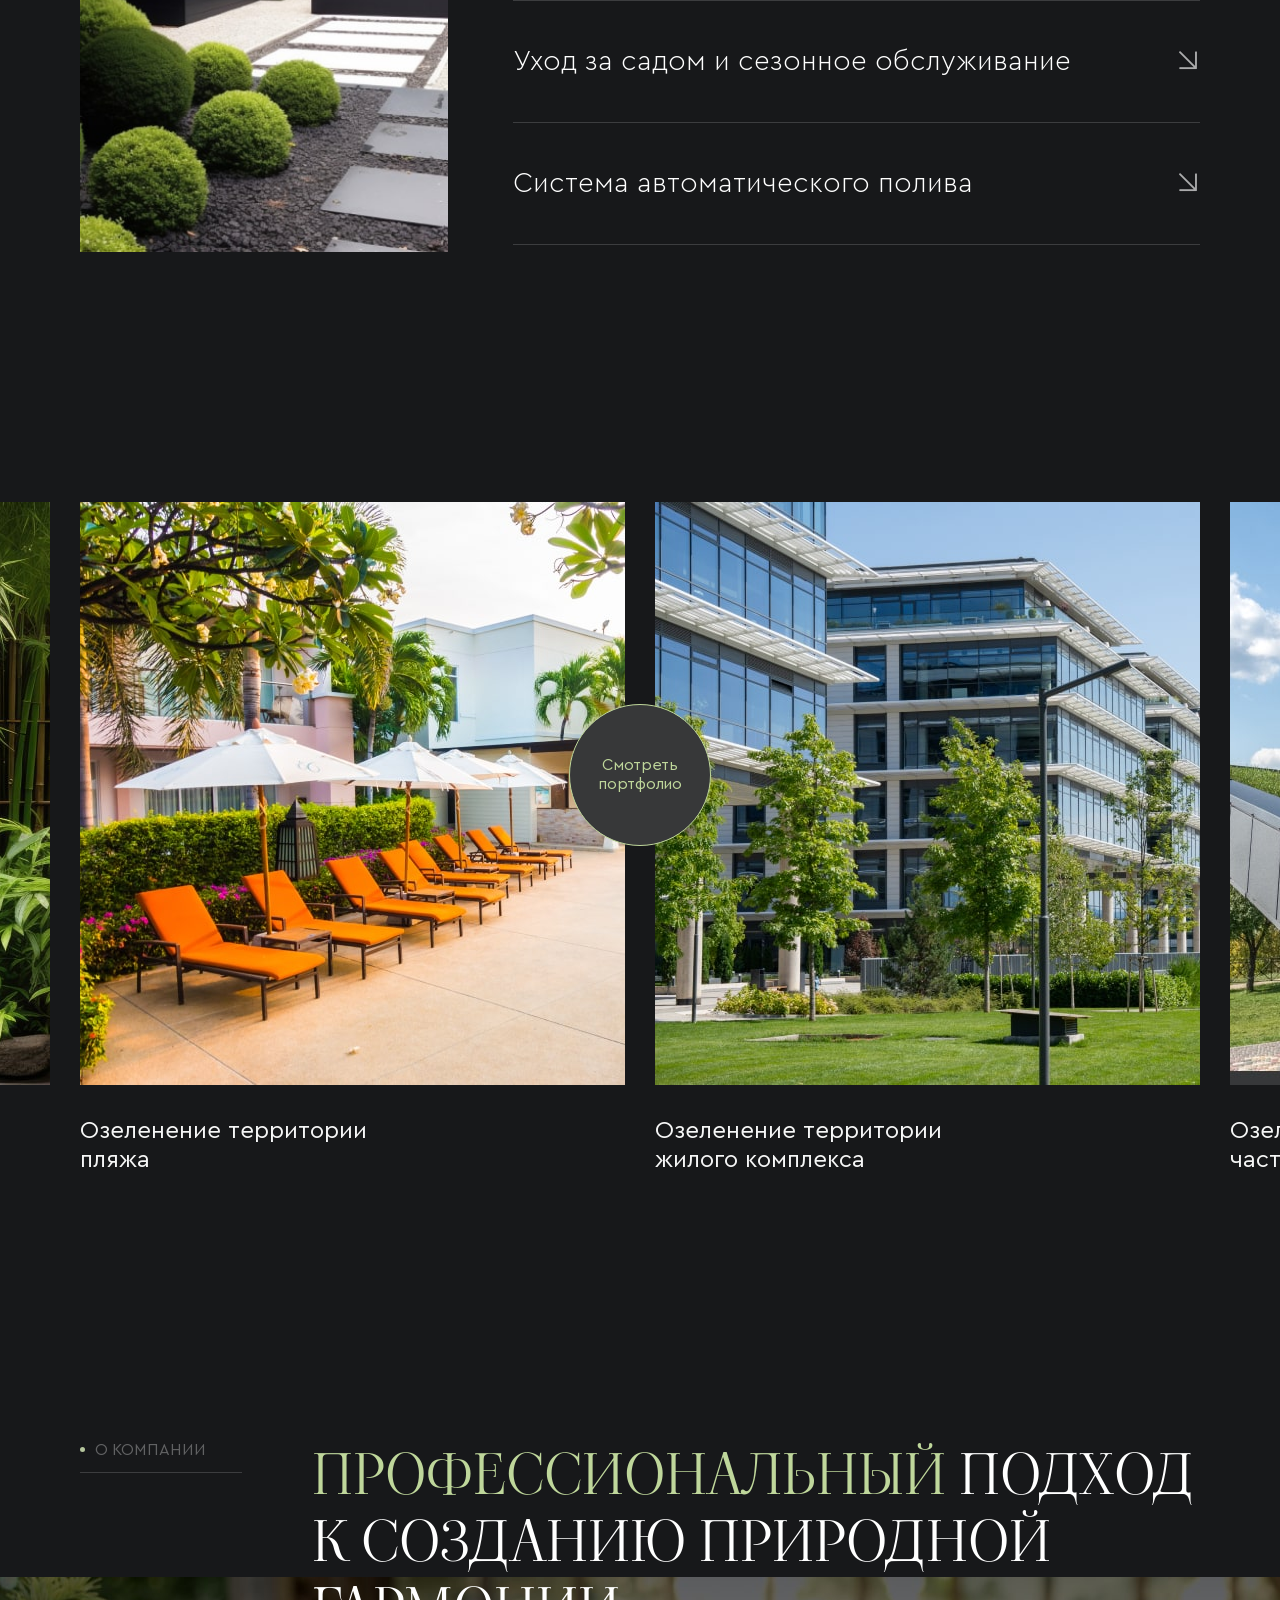
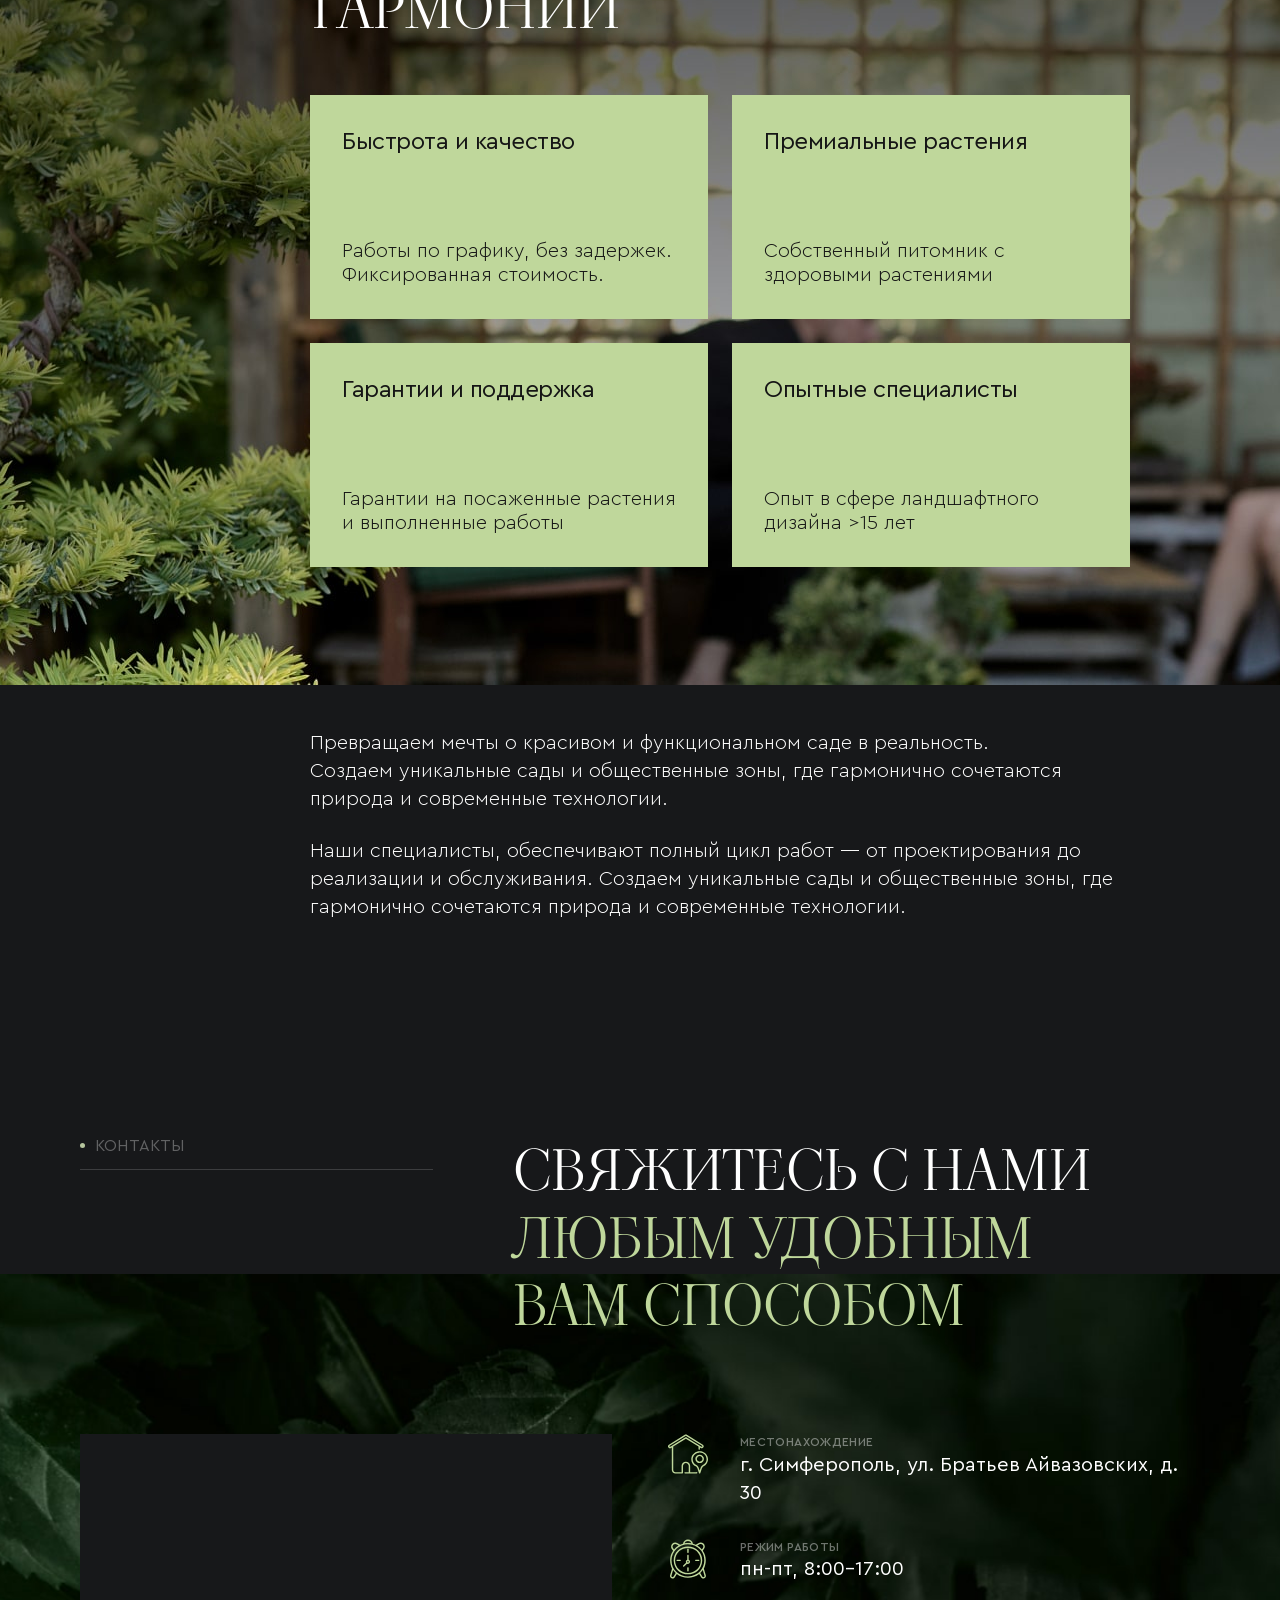
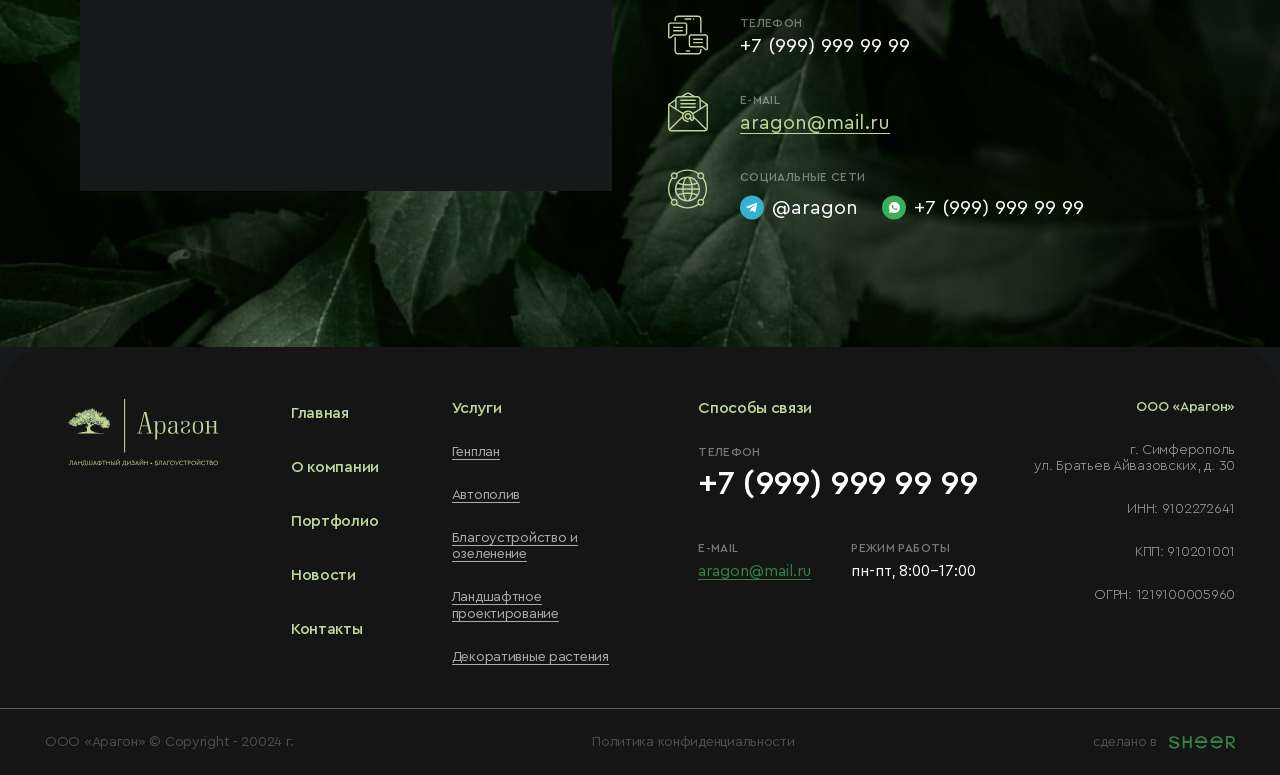
==== commit cf130433: "Add files via upload" ====
--- a/index.html
+++ b/index.html
@@ -18,8 +18,8 @@
 	<link rel="stylesheet" href="libs/slick-1.5.9/slick/slick.css" />
 	<link rel="stylesheet" href="libs/slick-1.5.9/slick/slick-theme.css" />
 	<link rel="stylesheet" href="css/fonts.css" />
-	<link rel="stylesheet" href="css/main.css?ver=1.1" />
-	<link rel="stylesheet" href="css/media.css?ver=1.1" />
+	<link rel="stylesheet" href="css/main.css?ver=1.5" />
+	<link rel="stylesheet" href="css/media.css?ver=1.5" />
 </head>
 <body>
  
@@ -35,7 +35,17 @@
 					</span>
 					<ul class="menu">
 						<li class="active"><a href="#">Главная</a></li>
-						<li><a href="#">Услуги</a></li>
+						<li class="menu__haschild">
+							<a href="#">Услуги</a>
+							<div class="menu__dropdown">
+								<div class="close-menu"></div>
+								<ul>
+									<li><a href="#">Ландшафтный дизайн</a></li>
+									<li><a href="#">Благоустройство</a></li>
+									<li><a href="#">Обслуживание <br>и растениеводство</a></li>
+								</ul>
+							</div>
+						</li>
 						<li><a href="#">Портфолио</a></li>
 						<li><a href="#">О компании</a></li>
 						<li><a href="#">Новости</a></li>
@@ -60,7 +70,17 @@
 			<div class="menu-mobile">
 				<ul class="menu">
 					<li class="active"><a href="#">Главная</a></li>
-					<li><a href="#">Услуги</a></li>
+					<li class="menu__haschild">
+						<a href="#">Услуги</a>
+						<div class="menu__dropdown">
+							<div class="close-menu"></div>
+							<ul>
+								<li><a href="#">Ландшафтный дизайн</a></li>
+								<li><a href="#">Благоустройство</a></li>
+								<li><a href="#">Обслуживание <br>и растениеводство</a></li>
+							</ul>
+						</div>
+					</li>
 					<li><a href="#">Портфолио</a></li>
 					<li><a href="#">О компании</a></li>
 					<li><a href="#">Новости</a></li>
@@ -419,7 +439,7 @@
 					<div class="footer-bottom__wrapper">
 						<div class="copyright">ООО «Арагон» © Copyright - 20024 г.</div>
 						<a href="#">Политика конфиденциальности</a>
-						<div class="create">сделано в <a href="#"><img src="img/sheer.svg" alt="alt"></a></div>
+						<div class="create">сделано в <a href="#" target="_blank"><img src="img/sheer.svg" alt="alt"></a></div>
 					</div>
 				</div>
 			</div>
@@ -440,18 +460,16 @@
 	<script src="libs/scroll2id/PageScroll2id.min.js"></script>
 	<script src="libs/mask/jquery.maskedinput.js"></script>
 	<script src="libs/jQueryFormStyler-master/jquery.formstyler.min.js"></script>
-	<script src="js/common.js?ver=1.1"></script>
+	<script src="js/common.js?ver=1.5"></script>
 	<script src="https://api-maps.yandex.ru/2.1/?lang=ru_RU"></script>
 	<script>
-		$(document).ready(function () {
+		$(document).ready(function () { 
 			ymaps.ready(init);
 			function init() {
 				var myMap = new ymaps.Map('map', {
 					center: [44.985767, 34.139269],
 					zoom: 14,
 					controls: [],
-				}, {
-					searchControlProvider: 'yandex#search'
 				});
 				
 				myPlacemark = new ymaps.Placemark([44.985767, 34.139269], {
--- a/css/main.css
+++ b/css/main.css
@@ -1,17 +1,17 @@
 *::-webkit-input-placeholder {
-	color: #666;
+	color: rgba(255, 255, 255, 0.32);
 	opacity: 1;
 }
 *:-moz-placeholder {
-	color: #666;
+	color: rgba(255, 255, 255, 0.32);
 	opacity: 1;
 }
 *::-moz-placeholder {
-	color: #666;
+	color: rgba(255, 255, 255, 0.32);
 	opacity: 1;
 }
 *:-ms-input-placeholder {
-	color: #666;
+	color: rgba(255, 255, 255, 0.32);
 	opacity: 1;
 }
 
@@ -120,14 +120,13 @@
 	display: flex;
 	align-items: center;
 }
-.menu a {
+.menu > li > a {
 	color: #fff;
 }
-.menu a:hover,
-.menu .active a {
+.menu > li.active > a {
 	color: #337e46;
 }
-.menu .active a {
+.menu > li.active > a {
 	font-weight: 500;
 }
 .logo img {
@@ -415,8 +414,8 @@
 .about .head-section__content {
 	padding-left: 40px;
 }
-.about .head-section {
-	margin-bottom: -70px;
+.about .head-section { 
+	margin-bottom: -65px;
 }
 .about__main {
 	padding: 118px 0;
@@ -477,7 +476,7 @@
 	background-size: cover;
 }
 .contacts .head-section {
-	margin-bottom: -70px;
+	margin-bottom: -65px;
 }
 .contacts .title-main {
 	max-width: 600px;
@@ -632,15 +631,15 @@
 	color: #338147;
 	border-bottom: 1px #338147 solid;
 }
+.footer__mail:hover {
+	border-color: transparent;
+}
 .footer__feedback {
 	max-width: 352px;
 	margin: 0 auto;
 }
 .footer__feedback .row > div {
 	margin-top: 32px;
-}
-.footer .container-fluid {
-	padding: 0 104px;
 }
 .footer-bottom {
 	padding: 32px 0;
@@ -658,6 +657,9 @@
 }
 .footer-bottom a {
 	color: rgba(255, 255, 255, 0.24);
+}
+.footer-bottom a:hover {
+	color: rgba(255, 255, 255, 0.6);
 }
 .create {
 	gap: 12px;
@@ -759,4 +761,708 @@
 .sandwich.active .sw-footer {
 	top: 7px;
 	transform: rotate(-45deg); 
+}
+
+
+.breadcrumbs {
+	padding: 64px 0;
+	font-size: 16px;
+	line-height: 120%;
+	text-transform: uppercase;
+	color: rgba(255, 255, 255, 0.32);
+	display: block;
+}
+.breadcrumbs li {
+	display: inline;
+}
+.breadcrumbs a {
+	color: #b5c59d;
+	border-bottom: 1px solid transparent;
+}
+.breadcrumbs a:hover {
+	border-color: #b5c59d;
+}
+.breadcrumbs li::after {
+	position: relative;
+	display: inline-block;
+	vertical-align: middle;
+	content: " ";
+	width: 5px;
+	height: 5px;
+	top: -2px;
+	background: #b5c59d;
+	border-radius: 50%;
+	margin: 0 10px;
+}
+.breadcrumbs li:last-child::after {
+	display: none;
+}
+.wrapper_page {
+	padding-top: 124px;
+}
+.wrapper_page .header {
+	background: #151515;
+}
+.about-content {
+	padding: 0;
+}
+.page-about {
+	padding-bottom: 245px;
+}
+.page-about__image img {
+	width: 100%;
+	height: auto;
+}
+.page-about__image {
+	position: relative;
+}
+.page-about__image::after {
+	position: absolute;
+	display: block;
+	content: " ";
+	top: 0;
+	left: 0;
+	width: 100%;
+	height: 100%;
+	background: linear-gradient(269.26deg, rgba(0, 0, 0, 0) 22.32%, rgba(0, 0, 0, 0.6) 119.56%);
+	mix-blend-mode: multiply;
+}
+.page-about .title-big {
+	margin-left: -155px;
+	margin-bottom: 68px;
+	font-size: 124px;
+	line-height: 120%;
+	text-align: left;
+}
+.about-content {
+	max-width: 835px;
+	font-weight: 300;
+}
+.about_page {
+	padding-bottom: 0;
+}
+.about_page .title-main {
+	max-width: 627px;
+}
+.about_page .about__main {
+	background-image: url(../img/bg_about2.jpg);
+}
+.consultation {
+	padding-top: 218px;
+	padding-bottom: 180px;
+}
+.consultation__form {
+	width: 459px;
+	max-width: 100%;
+	margin: 0 auto;
+}
+.consultation .title-main {
+	margin-bottom: 72px;
+	text-align: center;
+}
+.item-form {
+	margin-bottom: 16px;
+}
+.item-form input,
+.item-form textarea {
+	height: 64px;
+	font-size: 16px;
+	line-height: 140%;	
+	padding: 0;
+	width: 100%;
+	border: none;
+	color: #fff;
+	background: transparent;
+	border-bottom: 1px solid #fff;
+	font-family: 'Cera Pro';
+	text-transform: uppercase;
+}
+.btn-main {
+	height: 64px;
+	padding: 0 32px;
+	font-size: 20px;
+	line-height: 140%;
+	letter-spacing: 0.15em;
+	text-transform: uppercase;
+	color: #fff;
+	font-weight: 500;
+	display: inline-flex;
+	align-items: center;
+	justify-content: center;
+	text-align: center;
+	border: none;
+	background: #338147;
+	font-family: 'Cera Pro';
+	cursor: pointer;
+	transition: all 0.3s;
+}
+.btn-main:hover {
+    background: #1c5a2c;
+}
+.consultation__form .btn-main {
+	margin-top: 50px;
+	width: 100%;
+}
+.agree-form {
+	margin-top: 24px;
+	font-size: 14px;
+	max-width: 360px;
+	margin-left: auto;
+	margin-right: auto;
+	line-height: 140%;
+	text-align: center;
+	color: rgba(255, 255, 255, 0.32);
+}
+.wrapper_page .footer {
+	border-radius: 0;
+}
+.portfolio_about {
+	padding-bottom: 173px;
+}
+.unit-billbord {
+	font-size: 18px;
+	max-width: 212px;
+	margin: 0 auto;
+	line-height: 120%;
+	letter-spacing: -0.02em;
+	text-align: center;
+}
+.unit-billbord__icon {
+	height: 54px;
+	margin-bottom: 32px;
+	display: flex;
+	align-items: center;
+	justify-content: center;
+}
+.unit-billbord__icon img {
+	max-width: 100%;
+	max-height: 100%;
+}
+.wrap-units .row {
+	margin-bottom: -62px;
+	justify-content: center;
+}
+.wrap-units .row > div {
+	margin-bottom: 62px;
+}
+.wrap-units {
+	max-width: 697px;
+	margin: 0 auto;
+	margin-top: 100px;
+}
+.about-content .btn-circle {
+	margin-left: 30px;
+	position: relative;
+	bottom: 0;
+	display: inline-flex;
+	vertical-align: middle;
+	text-transform: none;
+	font-family: 'Cera Pro';
+}
+.page-about_service {
+	padding-bottom: 210px;
+}
+.item-etap__number {
+	font-size: 240px;
+	margin-top: 18px;
+	line-height: 120%;
+	text-transform: uppercase;
+	font-family: "ViaodaLibre";
+	display: flex;
+	align-items: center;
+	justify-content: flex-end;
+}
+.item-etap__text {
+	margin-bottom: 72px;
+	font-weight: 300;
+}
+.item-etap .title-main {
+	margin-bottom: 64px;
+}
+.item-etap__image img {
+	width: 100%;
+	height: auto;
+}
+.item-etap {
+	padding-top: 132px;
+	margin-bottom: 139px;
+	position: relative;
+}
+.item-etap__bg {
+	right: -400px;
+	top: 0;
+	position: absolute;
+	z-index: -1;
+}
+.item-etap .row > div {
+	position: static;
+}
+.item-etap:nth-child(2) .item-etap__bg {
+	left: -292px;
+	right: auto;
+}
+.item-etap:nth-child(3) .item-etap__bg {
+	left: -470px;
+	right: auto;
+}
+.etaps {
+	padding-bottom: 90px;
+}
+.portfolio_service {
+	padding-bottom: 0;
+}
+.menu__haschild > a::after {
+	margin-left: 8px;
+    -moz-osx-font-smoothing: grayscale;
+    -webkit-font-smoothing: antialiased;
+    display: inline-block;
+    font-style: normal;
+    font-variant: normal;
+    text-rendering: auto;
+    line-height: 1;
+	font-family: "Font Awesome 5 Pro";
+	font-weight: 400;
+	content: "\f061";
+	font-size: 80%;
+	transform: rotate(-45deg);
+}
+.menu__dropdown {
+	width: 603px;
+	padding: 64px 124px 64px 52px;
+	height: 100vh;
+	max-width: 100%;
+	top: 100%;
+	left: 0;
+	position: absolute;
+	background: rgba(21, 21, 21, 0.96);
+	display: none;
+}
+.menu__dropdown li a {
+	font-size: 42px;
+	padding-bottom: 12px;
+	padding-left: 29px;
+	position: relative;
+	line-height: 120%;
+	color: #fff;
+	display: block;
+	border-bottom: 1px solid rgba(255, 255, 255, 0.16);
+	font-family: "ViaodaLibre";
+	position: relative;
+}
+.menu__dropdown li a::before {
+	position: absolute;
+	display: block;
+	content: " ";
+	top: 20px;
+	left: 0;
+	width: 5px;
+	height: 5px;
+	border-radius: 50%;
+	background: #b5c59d;
+}
+.menu__dropdown li {
+	margin-bottom: 32px;
+}
+.menu__dropdown li a:hover {
+	color: #bfd79b;
+	border-bottom: 1px solid rgba(191, 215, 155, 0.42);
+}
+.close-menu {
+	width: 32px;
+	height: 32px;
+	top: 30px;
+	right: 30px;
+	position: absolute;
+	cursor: pointer;
+	filter: brightness(0) invert(1);
+	background-image: url(../img/close.svg);
+	background-repeat: no-repeat;
+	background-position: center;
+	background-size: cover;
+}
+.close-menu:hover {
+	filter: none;
+}
+
+@media (hover: hover) {
+	.menu > li > a:hover {
+		color: #337e46;
+	}
+	.page-numbers:hover {
+		background: #338147;
+	}
+	.slider-nav__item:hover {
+		border-color: #bfd79b;
+	}
+}
+
+@media (hover: none) {
+	.menu > li > a:active {
+		color: #337e46;
+	}
+	.page-numbers:active {
+		background: #338147;
+	}
+	.slider-nav__item:active {
+		border-color: #bfd79b;
+	}
+}
+.page-contacts {
+	padding-top: 64px;
+	padding-bottom: 48px;
+}
+.page-contacts .title-main {
+	margin-bottom: 32px;
+}
+.page-contacts .item-contact {
+	padding: 24px 0;
+	margin: 0;
+	border-bottom: 1px solid rgba(255, 255, 255, 0.16);
+}
+.contacts-form {
+	margin-top: 64px;
+	max-width: 459px;
+}
+.item-input {
+	margin-bottom: 16px;
+}
+.item-input input,
+.item-input textarea {
+	height: 64px;
+	padding: 0 32px;
+	font-size: 16px;
+	line-height: 140%;
+	color: #fff;
+	width: 100%;
+	border: none;
+	background: rgba(255, 255, 255, 0.08);
+	font-family: 'Cera Pro';
+}
+.item-input textarea {
+	height: 192px;
+	padding-top: 22px;
+	resize: none;
+}
+.contacts-form .btn-main {
+	margin-top: 9px;
+	width: 100%;
+}
+.contacts-wrapper #map {
+	height: 604px;
+	background: #151515;
+}
+.contacts-wrapper {
+	margin-right: -52px;
+}
+.page-contacts .breadcrumbs {
+	padding-top: 0;
+}
+.title-map {
+	font-size: 28px;
+	margin-top: 78px;
+	margin-bottom: 28px;
+	line-height: 120%;
+	font-weight: 300;
+}
+.item-map img {
+	max-width: 100%;
+	height: auto;
+}
+.contacts-content {
+	max-width: 674px;
+}
+.item-portfolio__text {
+	font-size: 18px;
+	margin-top: 16px;
+	line-height: 140%;
+	color: rgba(255, 255, 255, 0.64);
+	font-weight: 300;
+	display: block;
+	display: -webkit-box;
+	-webkit-line-clamp: 2;
+	line-clamp: 2;
+	-webkit-box-orient: vertical;  
+	overflow: hidden;
+}
+.page-news .title-main,
+.page-portfolio .title-main {
+	margin-bottom: 64px;
+}
+.row.row_news > div,
+.row.row_portfolio > div {
+	margin-bottom: 64px;
+}
+.pager {
+	gap: 16px;
+	display: flex;
+	align-items: center;
+	justify-content: flex-start;
+}
+.page-numbers {
+	width: 64px;
+	height: 64px;
+	font-size: 32px;
+	line-height: 120%;
+	text-transform: uppercase;
+	color: #fff;
+	border-radius: 50%;
+	display: flex;
+	align-items: center;
+	justify-content: center;
+	text-align: center;
+	font-family: "ViaodaLibre";
+}
+.page-numbers.current {
+	background: #338147;
+}
+.page-portfolio {
+	padding-bottom: 122px;
+}
+.row .item-portfolio__image {
+	height: 546px;
+}
+.descr-portfolio {
+	max-width: 1200px;
+	font-weight: 300;
+}
+.single-portfolio .title-main {
+	margin-bottom: 64px;
+}
+.slider-nav .slick-slide {
+	width: 396px;
+	margin: 0 15px;
+}
+.slider-for:not(.slick-initialized) > *:not(:first-child),
+.slider-nav:not(.slick-initialized) > *:not(:first-child) {
+	display: none;
+}
+.slider-nav {
+	margin-top: 119px;
+}
+.slider-nav .slick-list {
+	overflow: visible;
+}
+.slider-nav__item {
+	height: 250px;
+	position: relative;
+	display: block;
+	cursor: pointer;
+	border: 3px solid transparent;
+	transition: all 0.3s;
+}
+.slider-nav__item::after {
+	position: absolute;
+	display: block;
+	content: " ";
+	top: 0;
+	left: 0;
+	width: 100%;
+	height: 100%;
+	background: rgba(0, 0, 0, 0.64);
+	transition: all 0.3s;
+	opacity: 0;
+}
+.slick-current .slider-nav__item::after {
+	opacity: 1;
+}
+.slick-current .slider-nav__item {
+	border-color: transparent;
+}
+.slider-for__item img,
+.slider-nav__item img {
+	width: 100%;
+    height: 100%;
+    object-fit: cover;
+    font-family: 'object-fit: cover;';
+}
+.slider-for__item {
+	height: 960px;
+	display: block;
+}
+.slick-arrow {
+	width: 96px;
+	height: 96px;
+	font-size: 20px;
+	color: #bfd79b;
+	border: 1.50px solid #bfd79b;
+	top: 50%;
+	border-radius: 50%;
+	display: flex;
+	align-items: center;
+	justify-content: center;
+	text-align: center;
+	background: #373839;
+}
+.slick-arrow::before {
+	display: none;
+}
+.slick-arrow:hover {
+	background: #454749;
+}
+.slick-prev {
+	left: -45px;
+}
+.slick-next {
+	right: -45px;
+}
+.slider-for {
+    margin-top: 64px;
+}
+.item-news {
+	color: #fff;
+	display: block;
+}
+.item-news__image {
+	height: 400px;
+	margin-bottom: 32px;
+	width: 100%;
+	display: block;
+}
+.item-news__image img {
+	width: 100%;
+    height: 100%;
+    object-fit: cover;
+    font-family: 'object-fit: cover;';
+}
+.item-news__date {
+	font-size: 16px;
+	margin-bottom: 16px;
+	line-height: 140%;
+	color: rgba(255, 255, 255, 0.32);
+	font-weight: 300;
+	display: block;
+}
+.item-news__title {
+	font-size: 24px;
+	margin-bottom: 16px;
+	line-height: 120%;
+	color: rgba(255, 255, 255, 0.96);
+	display: block;
+}
+.item-news__text {
+	font-size: 18px;
+	line-height: 140%;
+	color: rgba(255, 255, 255, 0.64);
+	font-weight: 300;
+	display: block;
+	display: -webkit-box;
+	-webkit-line-clamp: 2;
+	line-clamp: 2;
+	-webkit-box-orient: vertical;  
+	overflow: hidden;
+}
+.page-news {
+	padding-bottom: 104px;
+}
+.article-content {
+	max-width: 1136px;
+	font-weight: 300;
+}
+.article-content h1 {
+	font-size: 56px;
+	line-height: 120%;
+	font-weight: 400;
+	font-family: "ViaodaLibre";
+}
+.article-content h2 {
+	font-size: 42px;
+	margin-top: 64px;
+	line-height: 120%;
+	font-weight: 400;
+	font-family: "ViaodaLibre";
+}
+.article-content img {
+	max-width: 100%;
+	height: auto;
+	display: block;
+}
+.article-content h2,
+.article-content ol li,
+.article-content p {
+	margin-bottom: 32px;
+}
+.article-content h1,
+.article-content img,
+.article-content ul,
+.article-content ol {
+	margin-bottom: 64px;
+}
+.article-content ul {
+	margin-top: 32px;
+	padding-left: 20px;
+}
+.article-content ul li {
+	margin-bottom: 16px;
+	list-style-type: disc;
+}
+.article-content ul li:last-child {
+	margin-bottom: 0;
+}
+.article-content strong,
+.article-content ol li::marker {
+	font-weight: 500;
+}
+.article-content ol {
+	padding-left: 20px;
+}
+.page-article {
+	padding-bottom: 70px;
+}
+.item-news.item-news_page {
+	gap: 30px;
+	margin-bottom: 16px;
+	display: flex;
+	align-items: flex-start;
+}
+.item-news.item-news_page .item-news__image {
+	width: 200px;
+	height: 200px;
+	flex: none;
+	margin: 0;
+}
+.page-mockup {
+	padding-top: 133px;
+	padding-bottom: 118px;
+	text-align: center;
+	background-image: url(../img/bg_mockup.png);
+	background-repeat: no-repeat;
+	background-position: center bottom;
+}
+.page-mockup .title-main {
+	margin-bottom: 64px;
+}
+.mockup-value {
+	font-size: 300px;
+	margin-bottom: 38px;
+	line-height: 74%;
+	text-transform: uppercase;
+	text-align: center;
+	font-family: "ViaodaLibre";
+}
+.page-mockup .btn-circle {
+	position: relative;
+	top: 0;
+	left: 0;
+	right: 0;
+	bottom: 0;
+}
+.subtitle-mockup {
+	font-size: 42px;
+	margin-bottom: 5px;
+	line-height: 140%;
+}
+.descr-mockup {
+	font-size: 16px;
+	margin-bottom: 75px;
+	line-height: 140%;
+	letter-spacing: 0.03em;
+	text-align: center;
+	color: rgba(255, 255, 255, 0.72);
+}
+.title-mockup {
+	font-size: 142px;
+	line-height: 120%;
+	text-transform: uppercase;
+	text-align: center;
+	font-family: "ViaodaLibre";
 }
--- a/css/media.css
+++ b/css/media.css
@@ -65,6 +65,133 @@
         margin-top: 47px;
         font-size: 16px;
     }
+
+    
+    .about-content {
+        max-width: 730px;
+        font-size: 18px;
+    }
+    .page-about .title-big {
+        margin-left: -134px;
+        margin-bottom: 35px;
+        font-size: 110px;
+    }
+    .page-about {
+        padding-bottom: 200px;
+    }
+    .consultation {
+        padding-top: 170px;
+        padding-bottom: 140px;
+    }
+    .consultation__form .btn-main {
+        margin-top: 40px;
+    }
+    .consultation .title-main {
+        margin-bottom: 48px;
+    }
+    .breadcrumbs {
+        padding: 50px 0;
+        font-size: 15px;
+    }
+    .wrapper_page {
+        padding-top: 113px;
+    }
+    .wrap-units .row {
+        margin-bottom: -45px;
+    }
+    .wrap-units .row > div {
+        margin-bottom: 45px;
+    }
+    .wrap-units {
+        margin-top: 70px;
+    }
+    .page-about_service {
+        padding-bottom: 170px;
+    }
+    .page-contacts .item-contact {
+        padding: 22px 0;
+    }
+    .page-contacts .title-main {
+        margin-bottom: 22px;
+    }
+    .contacts-content {
+        max-width: 595px;
+    }
+    .title-map {
+        font-size: 25px;
+        margin-top: 60px;
+        margin-bottom: 25px;
+    }
+    .contacts-wrapper {
+        margin-right: -38px;
+    }
+    .row .item-portfolio__image {
+        height: 485px;
+    }
+    .slick-prev {
+        left: -32px;
+    }
+    .slick-next {
+        right: -32px;
+    }
+    .slick-arrow {
+        width: 75px;
+        height: 75px;
+    }
+    .slick-arrow img {
+        max-width: 22px;
+    }
+    .slider-for__item {
+        height: 820px;
+    }
+    .slider-nav .slick-slide {
+        width: 380px;
+        margin: 0 10px;
+    }
+    .slider-nav__item {
+        height: 230px;
+    }
+    .slider-nav {
+        margin-top: 90px;
+    }
+    .item-news__image {
+        height: 345px;
+        margin-bottom: 26px;
+    }
+    .item-news__title {
+        font-size: 22px;
+        margin-bottom: 14px;
+    }
+    .item-news__date {
+        font-size: 15px;
+        margin-bottom: 14px;
+    }
+    .item-news__text {
+        font-size: 16px;
+    }
+    .article-content h1 {
+        font-size: 51px;
+    }
+    .article-content h1, .article-content img, .article-content ul, .article-content ol {
+        margin-bottom: 48px;
+    }
+    .article-content h2 {
+        font-size: 38px;
+        margin-top: 50px;
+    }
+    .article-content h2, .article-content ol li, .article-content p {
+        margin-bottom: 26px;
+    }
+    .item-news.item-news_page .item-news__image {
+        width: 175px;
+        height: 185px;
+    }
+    .item-news.item-news_page {
+        gap: 20px;
+    }
+    .item-news.item-news_page .item-news__title {
+        font-size: 20px;
+    }
 }
 
 @media only screen and (max-width : 1600px) {
@@ -131,6 +258,156 @@
     .header .logo {
         margin-left: -50px;
     }
+
+    .wrapper_page {
+        padding-top: 99px;
+    }
+    .breadcrumbs {
+        padding: 42px 0;
+        font-size: 14px;
+    }
+    .about-content {
+        max-width: 633px;
+        font-size: 16px;
+    }
+    .page-about .title-big {
+        margin-left: -116px;
+        margin-bottom: 20px;
+        font-size: 91px;
+    }
+    .page-about {
+        padding-bottom: 170px;
+    }
+    .btn-main {
+        height: 60px;
+        font-size: 18px;
+        letter-spacing: 0.12em;
+    }
+    .wrap-units .row {
+        margin-bottom: -35px;
+    }
+    .wrap-units .row > div {
+        margin-bottom: 35px;
+    }
+    .wrap-units {
+        margin-top: 40px;
+    }
+    .unit-billbord {
+        font-size: 16px;
+    }
+    .unit-billbord__icon {
+        margin-bottom: 25px;
+    }
+    .page-about_service {
+        padding-bottom: 130px;
+    }
+    .item-etap__number {
+        font-size: 215px;
+    }
+    .menu__dropdown {
+        width: 530px;
+        padding: 55px 100px 50px 40px;
+    }
+    .menu__dropdown li a {
+        font-size: 37px;
+    }
+    .close-menu {
+        top: 20px;
+        right: 20px;
+    }
+    .contacts-wrapper {
+        margin-right: -30px;
+    }
+    .row .item-portfolio__image {
+        margin-bottom: 20px;
+        height: 410px;
+    }
+    .row .item-portfolio__title {
+        font-size: 21px;
+    }
+    .item-portfolio__text {
+        font-size: 16px;
+        margin-top: 11px;
+    }
+    .row.row_news > div,
+    .row.row_portfolio > div {
+        margin-bottom: 48px;
+    }
+    .page-numbers {
+        width: 58px;
+        height: 58px;
+        font-size: 27px;
+    }
+    .page-portfolio {
+        padding-bottom: 90px;
+    }
+    .page-news .title-main,
+    .page-portfolio .title-main {
+        margin-bottom: 50px;
+    }
+    .single-portfolio .title-main {
+        margin-bottom: 42px;
+    }
+    .slider-for {
+        margin-top: 50px;
+    }
+    .slick-arrow {
+        width: 65px;
+        height: 65px;
+    }
+    .slick-arrow img {
+        max-width: 19px;
+    }
+    .slick-prev {
+        left: -25px;
+    }
+    .slick-next {
+        right: -25px;
+    }
+    .slider-for__item {
+        height: 700px;
+    }
+    .item-news__title {
+        font-size: 20px;
+    }
+    .article-content h1 {
+        font-size: 45px;
+    }
+    .article-content h1, .article-content img, .article-content ul, .article-content ol {
+        margin-bottom: 38px;
+    }
+    .article-content {
+        font-size: 18px;
+    }
+    .article-content h2 {
+        font-size: 33px;
+        margin-top: 40px;
+    }
+    .item-news.item-news_page .item-news__title {
+        font-size: 18px;
+    }
+    .item-news.item-news_page .item-news__text {
+        font-size: 14px;
+    }
+    .item-news.item-news_page .item-news__date {
+        font-size: 13px;
+    }
+    .item-news.item-news_page .item-news__image {
+        width: 160px;
+        height: 160px;
+    }
+    .mockup-value {
+        font-size: 270px;
+    }
+    .page-mockup {
+        padding-top: 100px;
+    }
+    .title-mockup {
+        font-size: 128px;
+    }
+    .subtitle-mockup {
+        font-size: 38px;
+    }
 }
 
 @media only screen and (max-width : 1400px) {
@@ -158,6 +435,86 @@
     }
     .header .logo {
         margin-left: -20px;
+    }
+    .about-content {
+        max-width: 552px;
+        font-size: 14px;
+    }
+    .page-about .title-big {
+        margin-left: -96px;
+        margin-bottom: 17px;
+        font-size: 75px;
+    }
+    .wrapper_page {
+        padding-top: 91px;
+    }
+    .unit-billbord__icon {
+        height: 45px;
+        margin-bottom: 20px;
+    }
+    .menu__dropdown {
+        width: 480px;
+        padding: 40px 70px 40px 30px;
+    }
+    .menu__dropdown li a {
+        font-size: 33px;
+    }
+    .close-menu {
+        width: 26px;
+        height: 26px;
+    }
+    .contacts-wrapper {
+        margin-right: -20px;
+    }
+    .row .item-portfolio__title {
+        font-size: 19px;
+    }
+    .row .item-portfolio__image {
+        height: 355px;
+    }
+    .slick-prev {
+        left: -16px;
+    }
+    .slick-next {
+        right: -16px;
+    }
+    .slider-nav .slick-slide {
+        width: 340px;
+    }
+    .slider-nav__item {
+        height: 220px;
+    }
+    .slider-nav {
+        margin-top: 70px;
+    }
+    .item-news__image {
+        height: 275px;
+    }
+    .article-content {
+        font-size: 16px;
+    }
+    .item-news.item-news_page .item-news__date {
+        font-size: 12px;
+        margin-bottom: 10px;
+    }
+    .item-news.item-news_page .item-news__title {
+        font-size: 17px;
+    }
+    .item-news.item-news_page .item-news__text {
+        font-size: 13px;
+    }
+    .item-news.item-news_page .item-news__image {
+        width: 135px;
+        height: 145px;
+    }
+    .item-news.item-news_page {
+        gap: 15px;
+    }
+    .title-mockup {
+        font-size: 118px;
+    }
+    .subtitle-mockup {
+        font-size: 34px;
     }
 }
 /* Large Devices, Wide Screens */
@@ -250,6 +607,51 @@
     }
     .header .logo {
         margin-left: 0;
+    }
+    .about-content {
+        max-width: 465px;
+    }
+    .wrapper_page {
+        padding-top: 77px;
+    }
+    .page-about_service .title-big {
+        font-size: 63px;
+    }
+    .wrap-units .row > div {
+        padding: 0 6px;
+        margin-bottom: 20px;
+    }
+    .wrap-units .row {
+        margin: 0 -6px;
+        margin-bottom: -20px;
+    }
+    .item-etap__number {
+        font-size: 192px;
+    }
+    .item-etap .title-main {
+        margin-bottom: 45px;
+    }
+    .item-etap__text {
+        margin-bottom: 50px;
+    }
+    .item-etap__bg {
+        transform: scale(0.8);
+        transform-origin: 0 0;
+    }
+    .contacts-wrapper {
+        margin-right: -15px;
+    }
+    .slider-for__item {
+        height: 485px;
+    }
+    .item-news.item-news_page .item-news__title {
+        font-size: 15px;
+    }
+    .article-content h1 {
+        font-size: 41px;
+    }
+    .mockup-value {
+        font-size: 225px;
     }
 }
 
@@ -382,7 +784,7 @@
     }
     #map {
         height: 300px;
-        margin-bottom: 20px;
+        margin-bottom: 25px;
     }
     .item-contact__line {
         margin-top: 5px;
@@ -414,7 +816,7 @@
         margin-bottom: -25px;
     }
     .footer__contacts {
-        width: auto;
+        width: 184px;
     }
     .footer__title, .footer__contacts p, .footer__menu li, .footer__nav li {
         margin-bottom: 17px;
@@ -422,11 +824,8 @@
     .footer .phone-main {
         font-size: 16px;
     }
-    .footer-contacts-wrap {
-        display: block;
-    }
     .footer__feedback .row > div {
-        margin-top: 20px;
+        margin-top: 15px;
         margin-bottom: 0;
     }
     .col-nav {
@@ -475,7 +874,7 @@
         margin-bottom: 15px;
         display: block;
       }
-      .menu a {
+      .menu > li > a {
         margin: 0;
         padding: 12px 0;
         font-size: 15px;
@@ -520,6 +919,212 @@
     .footer .container-fluid {
         padding: 0 15px;
     }
+    .breadcrumbs {
+        padding: 25px 0;
+        font-size: 13px;
+    }
+    .about-content {
+        padding: 25px 15px;
+        max-width: 100%;
+    }
+    .page-about .title-big {
+        margin-left: 0;
+        margin-bottom: 20px;
+        font-size: 46px;
+    }
+    .page-about {
+        padding-bottom: 33px;
+    }
+    .about_page {
+        padding-bottom: 0;
+    }
+    .consultation {
+        padding: 90px 0;
+    }
+    .consultation__form .btn-main {
+        margin-top: 23px;
+    }
+    .consultation .title-main {
+        margin-bottom: 25px;
+    }
+    .page-about .title-big {
+        font-size: 35px;
+    }
+    .about-content .btn-circle {
+        display: flex;
+        margin: 0 auto;
+        margin-top: 25px;
+    }
+    .item-etap__number {
+        font-size: 160px;
+        display: block;
+        text-align: left;
+    }
+    .item-etap .title-main {
+        margin-bottom: 33px;
+    }
+    .item-etap__text {
+        margin-bottom: 35px;
+    }
+    .item-etap {
+        padding-top: 55px;
+        margin-bottom: 70px;
+    }
+    .item-etap__bg {
+        transform: scale(0.5);
+    }
+    .item-etap:nth-child(3) .item-etap__bg {
+        left: -140px;
+    }
+    .etaps {
+        padding-bottom: 25px;
+    }
+    .portfolio_service {
+        padding-bottom: 0;
+    }
+    .menu__haschild > a::after {
+        font-size: 19px;
+        margin-right: 10px;
+        transition: all 0.3s;
+    }
+    .menu__dropdown {
+        width: 100%;
+        padding: 0;
+        padding-top: 14px;
+        background: transparent;
+        position: relative;
+        top: 0;
+        left: 0;
+        height: auto;
+    }
+    .close-menu {
+        display: none;
+    }
+    .menu__dropdown li a {
+        font-size: 26px;
+        padding-left: 20px;
+    }
+    .menu__dropdown li a::before {
+        top: 14px;
+    }
+    .menu__haschild.opened > a::after {
+        transform: rotate(-90deg);
+    }
+    .item-input input, 
+    .item-input textarea {
+        padding-left: 20px;
+        padding-right: 20px;
+    }
+    .contacts-form {
+        margin-top: 45px;
+        max-width: 100%;
+    }
+    .contacts-wrapper {
+        margin-top: 35px;
+        margin-right: 0;
+    }
+    .contacts-wrapper #map {
+        height: 380px;
+    }
+    .title-map {
+        font-size: 24px;
+        margin-top: 39px;
+    }
+    .item-map {
+        margin-bottom: 25px;
+    }
+    .page-contacts .breadcrumbs {
+        padding-bottom: 33px;
+    }
+    .page-contacts {
+        padding-top: 47px;
+    }
+    .row.row_news > div,
+    .row.row_portfolio > div {
+        margin-bottom: 42px;
+    }
+    .page-numbers {
+        width: 50px;
+        height: 50px;
+        font-size: 25px;
+    }
+    .pager {
+        margin-top: 10px;
+        justify-content: center;
+    }
+    .page-portfolio {
+        padding-bottom: 60px;
+    }
+    .single-portfolio .title-main {
+        margin-bottom: 25px;
+    }
+    .slider-for {
+        margin-top: 35px;
+    }
+    .slider-for__item {
+        height: 270px;
+    }
+    .slider-nav .slick-slide {
+        width: 120px;
+        margin: 0 3px;
+    }
+    .slider-nav__item {
+        height: 90px;
+    }
+    .slider-nav {
+        margin-top: 35px;
+    }
+    .page-news {
+        padding-bottom: 60px;
+    }
+    .item-news__image {
+        margin-bottom: 18px;
+    }
+    .item-news__date {
+        font-size: 14px;
+    }
+    .article-content h1 {
+        font-size: 34px;
+    }
+    .article-content {
+        font-size: 14px;
+        padding-bottom: 20px;
+    }
+    .article-content h2, .article-content ol li, .article-content p {
+        margin-bottom: 20px;
+    }
+    .article-content h1, .article-content img, .article-content ul, .article-content ol {
+        margin-bottom: 28px;
+    }
+    .article-content h2 {
+        font-size: 27px;
+        margin-top: 30px;
+    }
+    .page-article {
+        padding-bottom: 45px;
+    }
+    .page-mockup .title-main {
+        font-size: 29px;
+        margin-bottom: 52px;
+    }
+    .mockup-value {
+        font-size: 173px;
+    }
+    .page-mockup {
+        padding-bottom: 75px;
+        background-size: 100% auto;
+    }
+    .title-mockup {
+        font-size: 64px;
+    }
+    .subtitle-mockup {
+        font-size: 22px;
+        margin-bottom: 16px;
+    }
+    .descr-mockup {
+        font-size: 14px;
+        margin-bottom: 38px;
+    }
 }
 
 /* Small Devices, Tablets */
@@ -533,8 +1138,13 @@
 }
 
 /* Custom, iPhone Retina */
-@media only screen and (max-width : 320px) {
-
+@media only screen and (max-width : 360px) {
+    .footer__contacts {
+        width: auto;
+    }
+    .footer-contacts-wrap {
+        display: block;
+    }
 }
 
 
@@ -572,4 +1182,4 @@
 }
 @media (min-width: 1600px) {
 
-}+}
